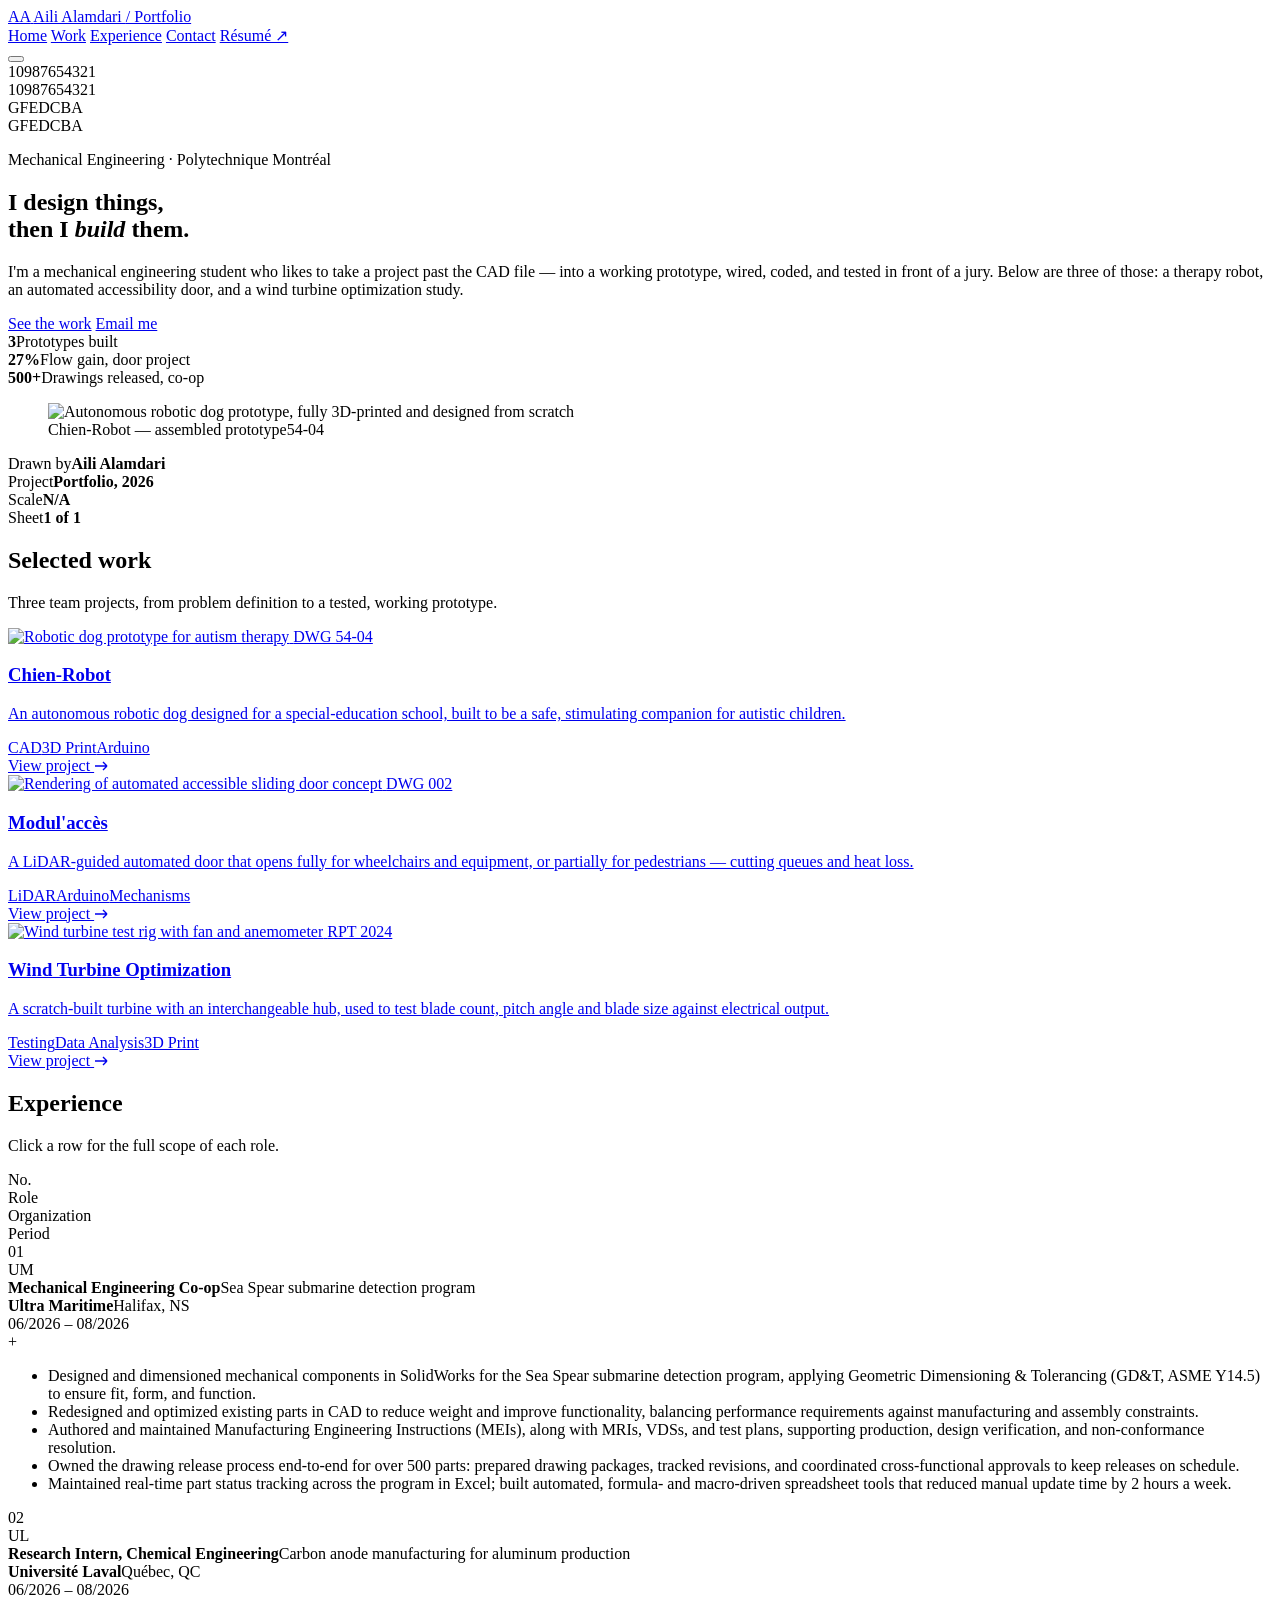
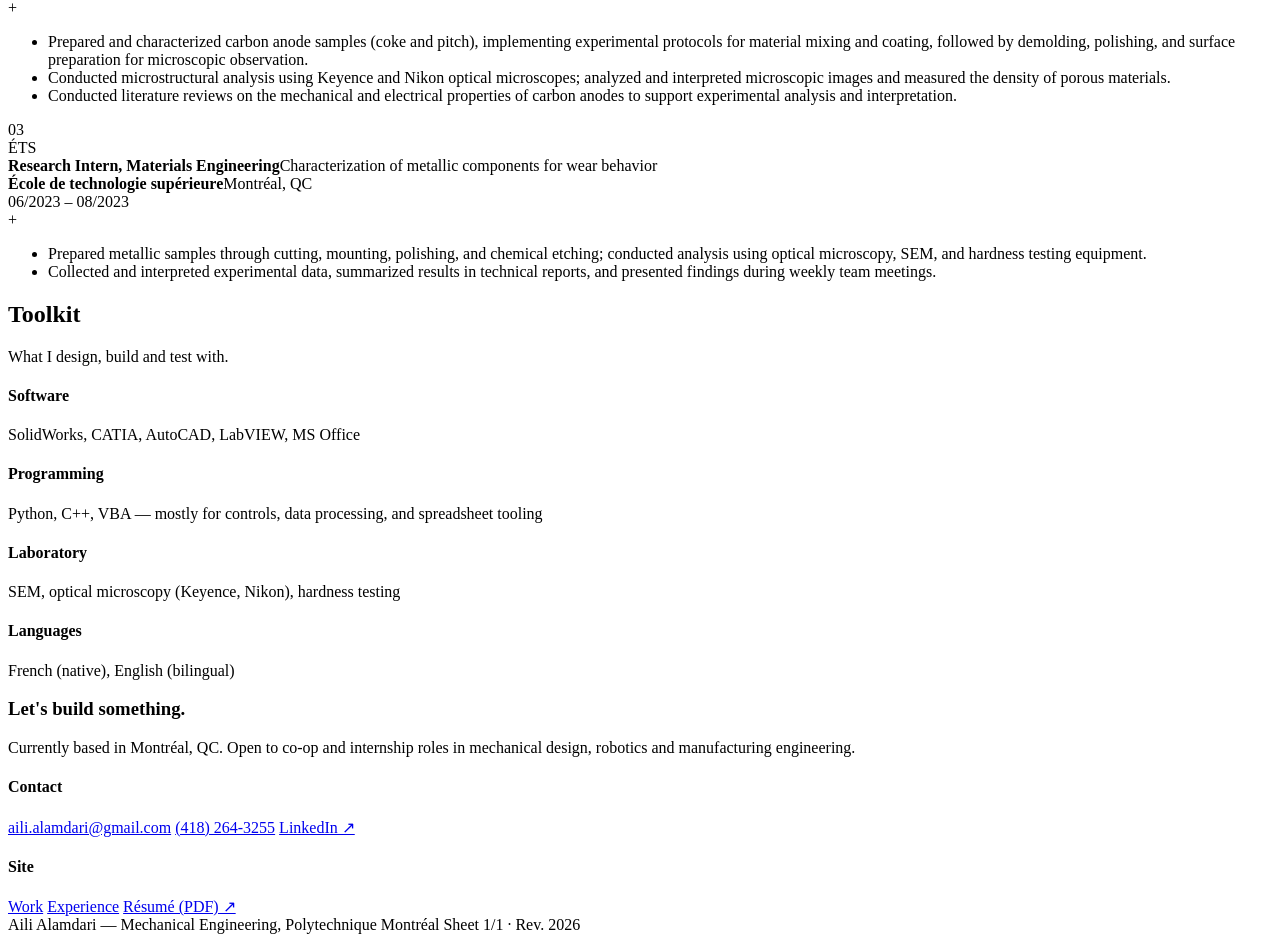
==== index.html @ d2c47f31 "Add files via upload" ====
<!doctype html>
<html lang="en">
<head>
<meta charset="UTF-8">
<meta name="viewport" content="width=device-width, initial-scale=1.0">
<title>Aili Alamdari — Mechanical Engineering Portfolio</title>
<meta name="description" content="Aili Alamdari — Mechanical Engineering student at Polytechnique Montréal. CAD, robotics, and hands-on prototyping.">
<link rel="stylesheet" href="css/style.css">
</head>
<body>

<header class="topbar">
  <div class="wrap">
    <a href="index.html" class="brand">
      <span class="brand-mark">AA</span>
      <span class="brand-name">Aili Alamdari <span>/ Portfolio</span></span>
    </a>
    <nav class="mainnav">
      <a class="navlink active" href="index.html#top">Home</a>
      <a class="navlink" href="index.html#work">Work</a>
      <a class="navlink" href="index.html#experience">Experience</a>
      <a class="navlink" href="index.html#contact">Contact</a>
      <a class="btn" href="resume/Aili-Alamdari-Resume.pdf" target="_blank" rel="noopener">Résumé ↗</a>
    </nav>
    <button class="navburger" aria-label="Open menu"><span class="bars"><i></i><i></i><i></i></span></button>
  </div>
</header>

<main>
  <!-- ============ HERO ============ -->
  <section id="top" class="hero">
    <div class="wrap">
      <div class="sheet">
        <div class="sheet-ticks-top">
          <span>10</span><span>9</span><span>8</span><span>7</span><span>6</span><span>5</span><span>4</span><span>3</span><span>2</span><span>1</span>
        </div>
        <div class="sheet-ticks-bottom">
          <span>10</span><span>9</span><span>8</span><span>7</span><span>6</span><span>5</span><span>4</span><span>3</span><span>2</span><span>1</span>
        </div>
        <div class="sheet-ticks-side left"><span>G</span><span>F</span><span>E</span><span>D</span><span>C</span><span>B</span><span>A</span></div>
        <div class="sheet-ticks-side right"><span>G</span><span>F</span><span>E</span><span>D</span><span>C</span><span>B</span><span>A</span></div>

        <div class="hero-grid">
          <div>
            <p class="eyebrow">Mechanical Engineering · Polytechnique Montréal</p>
            <h1>I design things,<br>then I <em>build</em> them.</h1>
            <p class="hero-sub">I'm a mechanical engineering student who likes to take a project past the CAD file — into a working prototype, wired, coded, and tested in front of a jury. Below are three of those: a therapy robot, an automated accessibility door, and a wind turbine optimization study.</p>
            <div class="hero-cta">
              <a href="#work" class="btn solid">See the work</a>
              <a href="mailto:aili.alamdari@gmail.com" class="btn">Email me</a>
            </div>
            <div class="hero-stats">
              <div class="stat"><b>3</b><span>Prototypes built</span></div>
              <div class="stat"><b>27%</b><span>Flow gain, door project</span></div>
              <div class="stat"><b>500+</b><span>Drawings released, co-op</span></div>
            </div>
          </div>
          <figure class="hero-fig">
            <img src="images/dog_hero.jpg" alt="Autonomous robotic dog prototype, fully 3D-printed and designed from scratch">
            <figcaption><span>Chien-Robot — assembled prototype</span><span>54-04</span></figcaption>
          </figure>
        </div>

        <div class="titleblock">
          <div>Drawn by<b>Aili Alamdari</b></div>
          <div>Project<b>Portfolio, 2026</b></div>
          <div>Scale<b>N/A</b></div>
          <div>Sheet<b>1 of 1</b></div>
        </div>
      </div>
    </div>
  </section>

  <!-- ============ WORK ============ -->
  <section id="work">
    <div class="wrap">
      <div class="section-head reveal">
        <h2>Selected work</h2>
        <p class="section-note">Three team projects, from problem definition to a tested, working prototype.</p>
      </div>

      <div class="projects-grid">

        <a class="pcard reveal" href="work/robot-dog.html">
          <div class="pcard-media">
            <img src="images/dog_hero.jpg" alt="Robotic dog prototype for autism therapy">
            <span class="pcard-dwg">DWG 54-04</span>
          </div>
          <div class="pcard-body">
            <h3>Chien-Robot</h3>
            <p>An autonomous robotic dog designed for a special-education school, built to be a safe, stimulating companion for autistic children.</p>
            <div class="pcard-tags"><span class="tag">CAD</span><span class="tag">3D Print</span><span class="tag">Arduino</span></div>
            <div class="pcard-arrow">View project <svg width="14" height="10" viewBox="0 0 14 10" fill="none"><path d="M1 5H13M13 5L9 1M13 5L9 9" stroke="currentColor" stroke-width="1.4"/></svg></div>
          </div>
        </a>

        <a class="pcard reveal" href="work/sliding-door.html">
          <div class="pcard-media">
            <img src="images/door_hero.jpg" alt="Rendering of automated accessible sliding door concept">
            <span class="pcard-dwg">DWG 002</span>
          </div>
          <div class="pcard-body">
            <h3>Modul'accès</h3>
            <p>A LiDAR-guided automated door that opens fully for wheelchairs and equipment, or partially for pedestrians — cutting queues and heat loss.</p>
            <div class="pcard-tags"><span class="tag">LiDAR</span><span class="tag">Arduino</span><span class="tag">Mechanisms</span></div>
            <div class="pcard-arrow">View project <svg width="14" height="10" viewBox="0 0 14 10" fill="none"><path d="M1 5H13M13 5L9 1M13 5L9 9" stroke="currentColor" stroke-width="1.4"/></svg></div>
          </div>
        </a>

        <a class="pcard reveal" href="work/wind-turbine.html">
          <div class="pcard-media">
            <img src="images/turb_setup.jpg" alt="Wind turbine test rig with fan and anemometer">
            <span class="pcard-dwg">RPT 2024</span>
          </div>
          <div class="pcard-body">
            <h3>Wind Turbine Optimization</h3>
            <p>A scratch-built turbine with an interchangeable hub, used to test blade count, pitch angle and blade size against electrical output.</p>
            <div class="pcard-tags"><span class="tag">Testing</span><span class="tag">Data Analysis</span><span class="tag">3D Print</span></div>
            <div class="pcard-arrow">View project <svg width="14" height="10" viewBox="0 0 14 10" fill="none"><path d="M1 5H13M13 5L9 1M13 5L9 9" stroke="currentColor" stroke-width="1.4"/></svg></div>
          </div>
        </a>

      </div>
    </div>
  </section>

  <!-- ============ EXPERIENCE ============ -->
  <section id="experience" class="section-alt">
    <div class="wrap">
      <div class="section-head reveal">
        <h2>Experience</h2>
        <p class="section-note">Click a row for the full scope of each role.</p>
      </div>

      <div class="parts-table reveal">
        <div class="parts-row parts-row-head">
          <div>No.</div>
          <div>Role</div>
          <div>Organization</div>
          <div>Period</div>
          <div></div>
        </div>

        <div class="parts-row" data-toggle>
          <div class="pn">01</div>
          <div class="p-org">
            <span class="p-logo">UM</span>
            <div class="p-role"><b>Mechanical Engineering Co-op</b><span>Sea Spear submarine detection program</span></div>
          </div>
          <div class="p-role"><b>Ultra Maritime</b><span>Halifax, NS</span></div>
          <div class="p-period">06/2026 – 08/2026</div>
          <div class="p-caret">+</div>
        </div>
        <div class="parts-detail">
          <div class="parts-detail-inner">
            <ul>
              <li>Designed and dimensioned mechanical components in SolidWorks for the Sea Spear submarine detection program, applying Geometric Dimensioning &amp; Tolerancing (GD&amp;T, ASME Y14.5) to ensure fit, form, and function.</li>
              <li>Redesigned and optimized existing parts in CAD to reduce weight and improve functionality, balancing performance requirements against manufacturing and assembly constraints.</li>
              <li>Authored and maintained Manufacturing Engineering Instructions (MEIs), along with MRIs, VDSs, and test plans, supporting production, design verification, and non-conformance resolution.</li>
              <li>Owned the drawing release process end-to-end for over 500 parts: prepared drawing packages, tracked revisions, and coordinated cross-functional approvals to keep releases on schedule.</li>
              <li>Maintained real-time part status tracking across the program in Excel; built automated, formula- and macro-driven spreadsheet tools that reduced manual update time by 2 hours a week.</li>
            </ul>
          </div>
        </div>

        <div class="parts-row" data-toggle>
          <div class="pn">02</div>
          <div class="p-org">
            <span class="p-logo">UL</span>
            <div class="p-role"><b>Research Intern, Chemical Engineering</b><span>Carbon anode manufacturing for aluminum production</span></div>
          </div>
          <div class="p-role"><b>Université Laval</b><span>Québec, QC</span></div>
          <div class="p-period">06/2026 – 08/2026</div>
          <div class="p-caret">+</div>
        </div>
        <div class="parts-detail">
          <div class="parts-detail-inner">
            <ul>
              <li>Prepared and characterized carbon anode samples (coke and pitch), implementing experimental protocols for material mixing and coating, followed by demolding, polishing, and surface preparation for microscopic observation.</li>
              <li>Conducted microstructural analysis using Keyence and Nikon optical microscopes; analyzed and interpreted microscopic images and measured the density of porous materials.</li>
              <li>Conducted literature reviews on the mechanical and electrical properties of carbon anodes to support experimental analysis and interpretation.</li>
            </ul>
          </div>
        </div>

        <div class="parts-row" data-toggle>
          <div class="pn">03</div>
          <div class="p-org">
            <span class="p-logo">ÉTS</span>
            <div class="p-role"><b>Research Intern, Materials Engineering</b><span>Characterization of metallic components for wear behavior</span></div>
          </div>
          <div class="p-role"><b>École de technologie supérieure</b><span>Montréal, QC</span></div>
          <div class="p-period">06/2023 – 08/2023</div>
          <div class="p-caret">+</div>
        </div>
        <div class="parts-detail">
          <div class="parts-detail-inner">
            <ul>
              <li>Prepared metallic samples through cutting, mounting, polishing, and chemical etching; conducted analysis using optical microscopy, SEM, and hardness testing equipment.</li>
              <li>Collected and interpreted experimental data, summarized results in technical reports, and presented findings during weekly team meetings.</li>
            </ul>
          </div>
        </div>
      </div>
    </div>
  </section>

  <!-- ============ SKILLS ============ -->
  <section>
    <div class="wrap">
      <div class="section-head reveal">
        <h2>Toolkit</h2>
        <p class="section-note">What I design, build and test with.</p>
      </div>
      <div class="skills-strip reveal">
        <div class="skills-col">
          <h4>Software</h4>
          <p>SolidWorks, CATIA, AutoCAD, LabVIEW, MS Office</p>
        </div>
        <div class="skills-col">
          <h4>Programming</h4>
          <p>Python, C++, VBA — mostly for controls, data processing, and spreadsheet tooling</p>
        </div>
        <div class="skills-col">
          <h4>Laboratory</h4>
          <p>SEM, optical microscopy (Keyence, Nikon), hardness testing</p>
        </div>
        <div class="skills-col">
          <h4>Languages</h4>
          <p>French (native), English (bilingual)</p>
        </div>
      </div>
    </div>
  </section>
</main>

<!-- ============ FOOTER / CONTACT ============ -->
<footer id="contact">
  <div class="wrap">
    <div class="footer-top">
      <div>
        <h3>Let's build something.</h3>
        <p class="footer-sub">Currently based in Montréal, QC. Open to co-op and internship roles in mechanical design, robotics and manufacturing engineering.</p>
      </div>
      <div class="footer-col">
        <h4>Contact</h4>
        <a href="mailto:aili.alamdari@gmail.com">aili.alamdari@gmail.com</a>
        <a href="tel:+14182643255">(418) 264-3255</a>
        <a href="https://www.linkedin.com/in/aili-alamdari-0917073a9/" target="_blank" rel="noopener">LinkedIn ↗</a>
      </div>
      <div class="footer-col">
        <h4>Site</h4>
        <a href="index.html#work">Work</a>
        <a href="index.html#experience">Experience</a>
        <a href="resume/Aili-Alamdari-Resume.pdf" target="_blank" rel="noopener">Résumé (PDF) ↗</a>
      </div>
    </div>
    <div class="footer-bottom">
      <span>Aili Alamdari — Mechanical Engineering, Polytechnique Montréal</span>
      <span>Sheet 1/1 · Rev. 2026</span>
    </div>
  </div>
</footer>

<script src="js/main.js"></script>
</body>
</html>
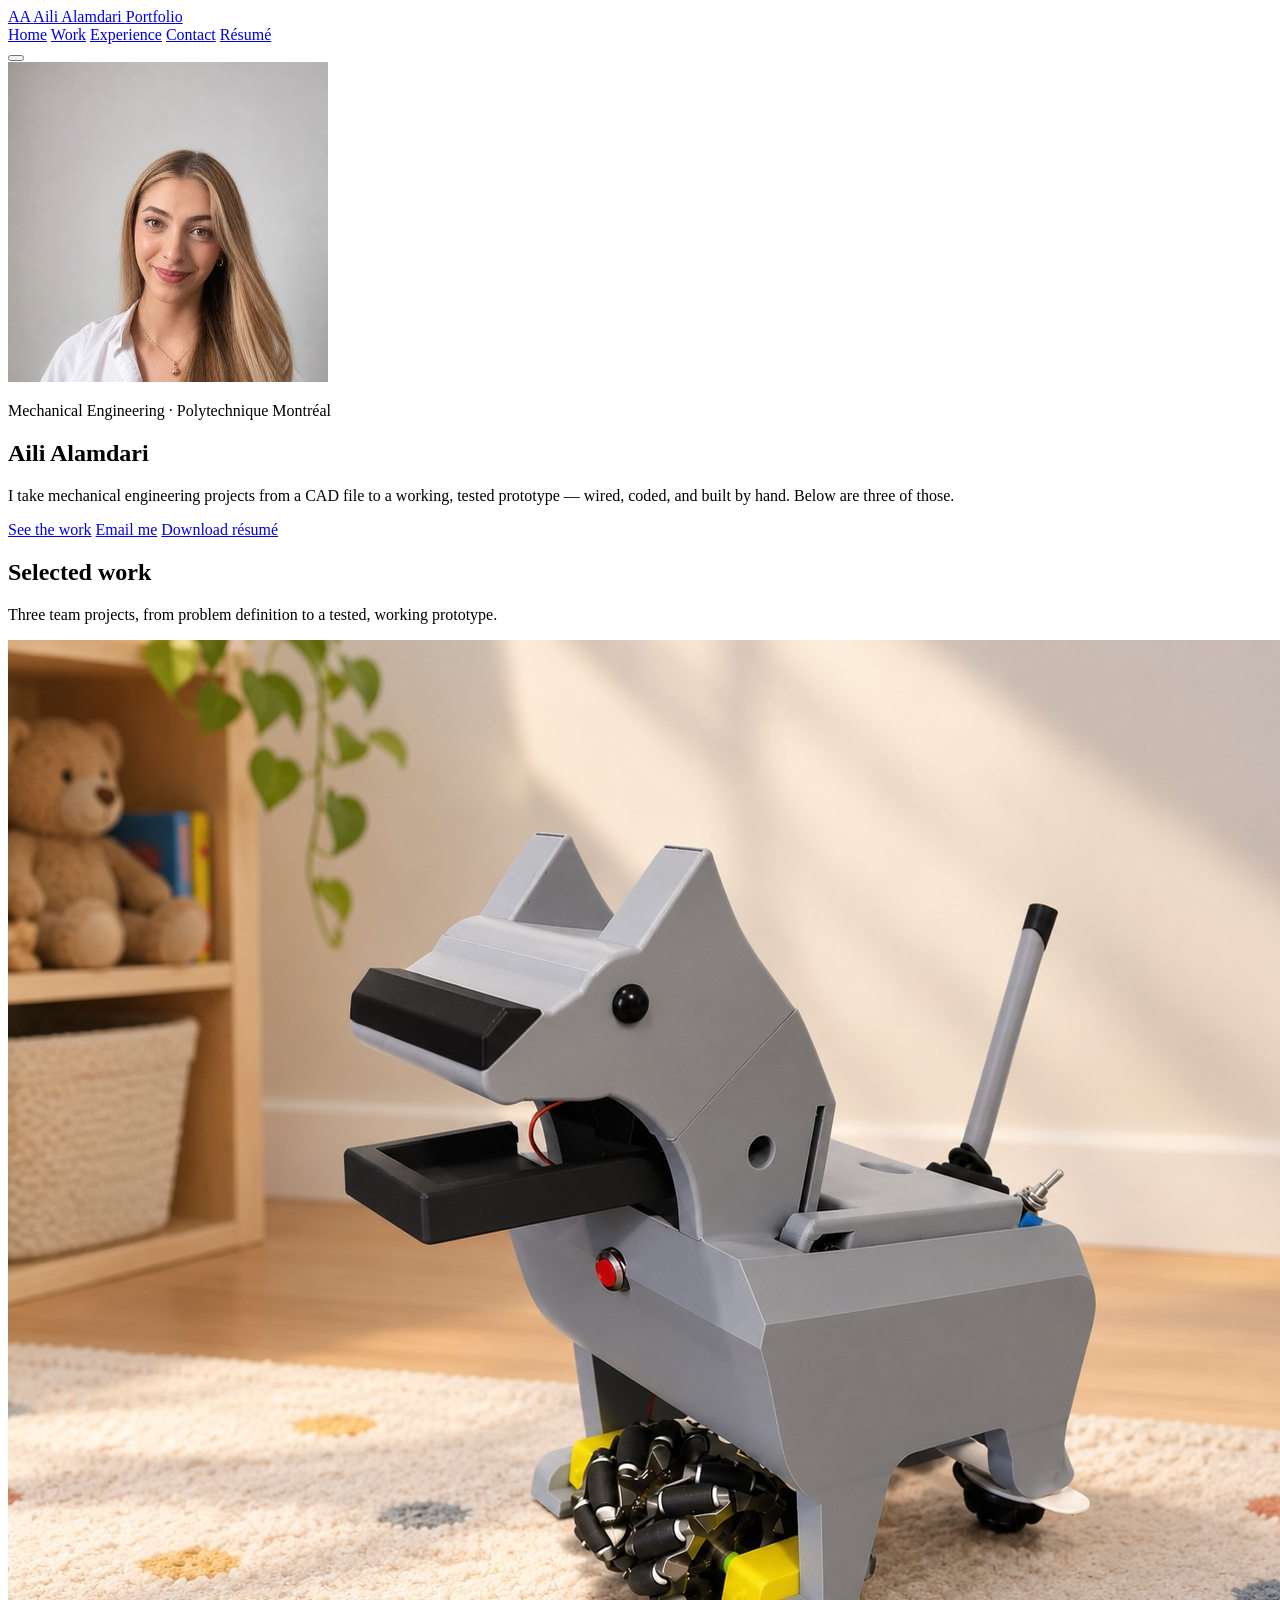
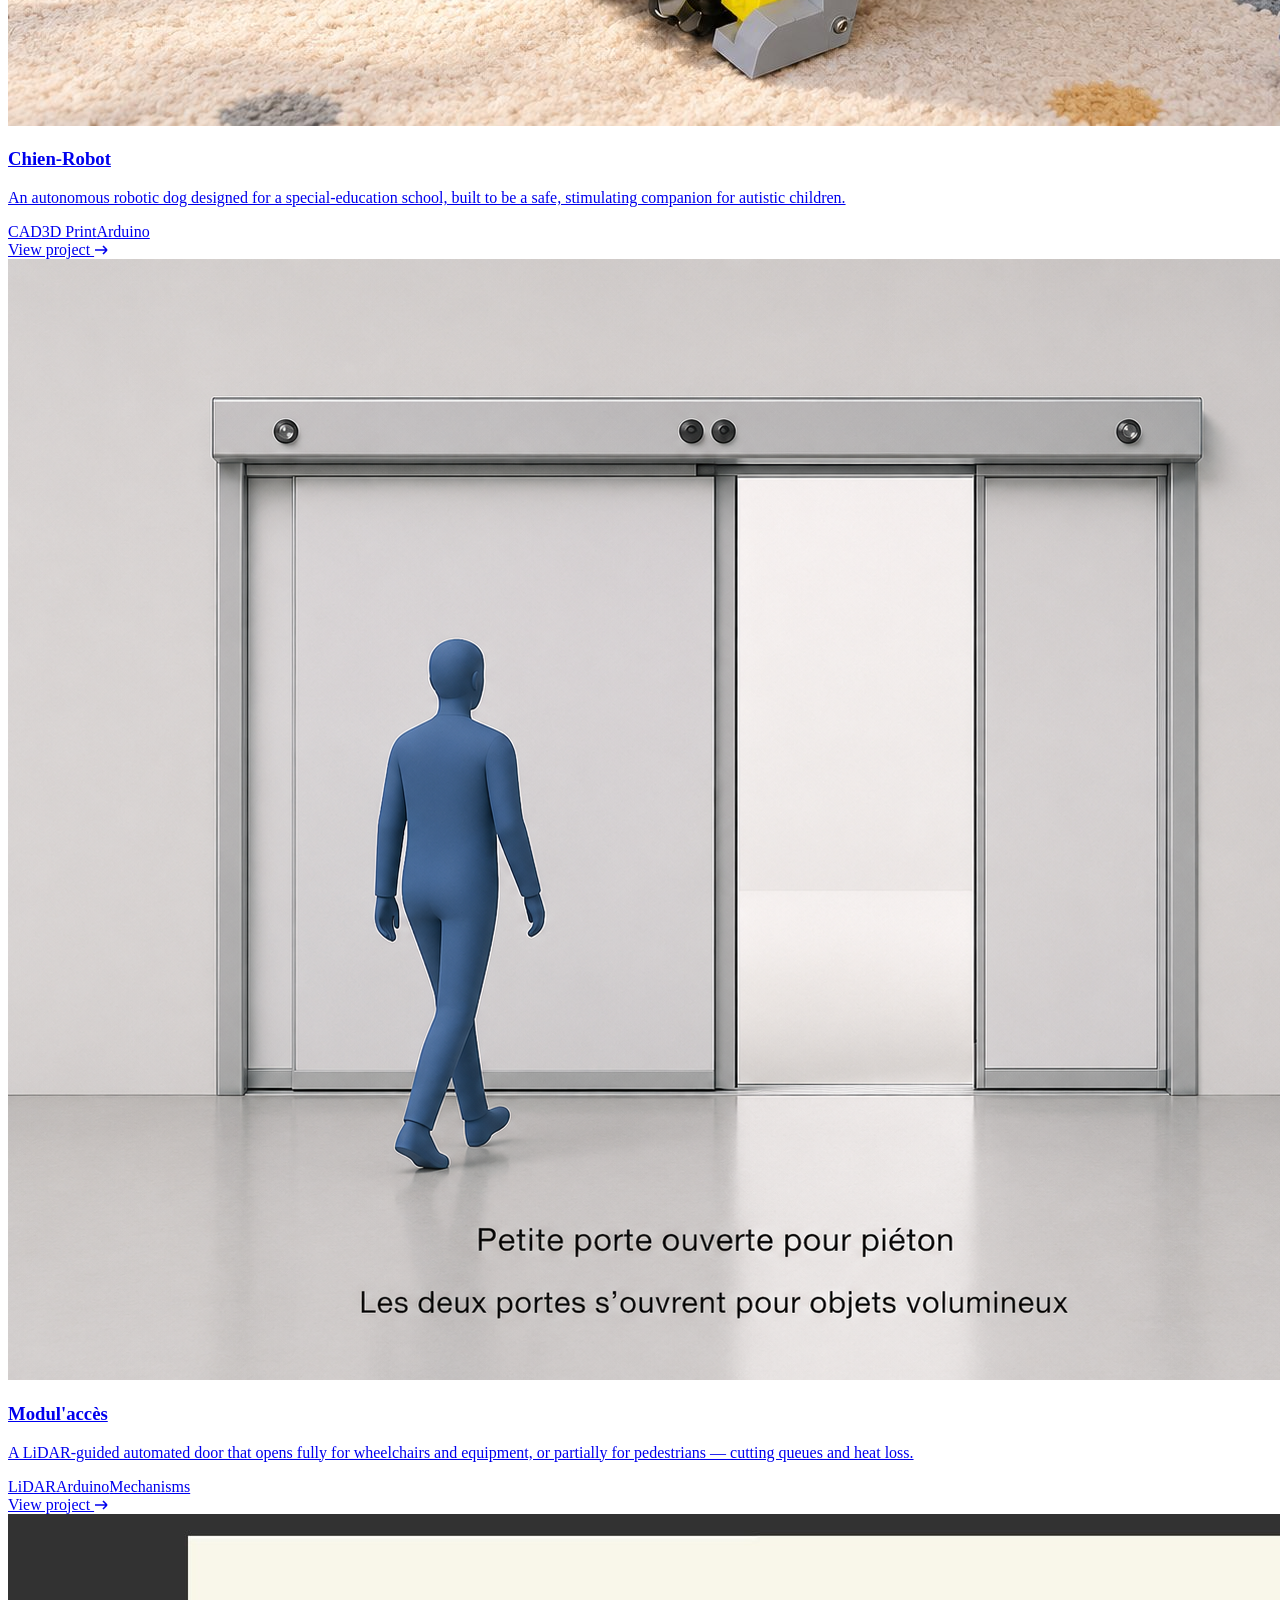
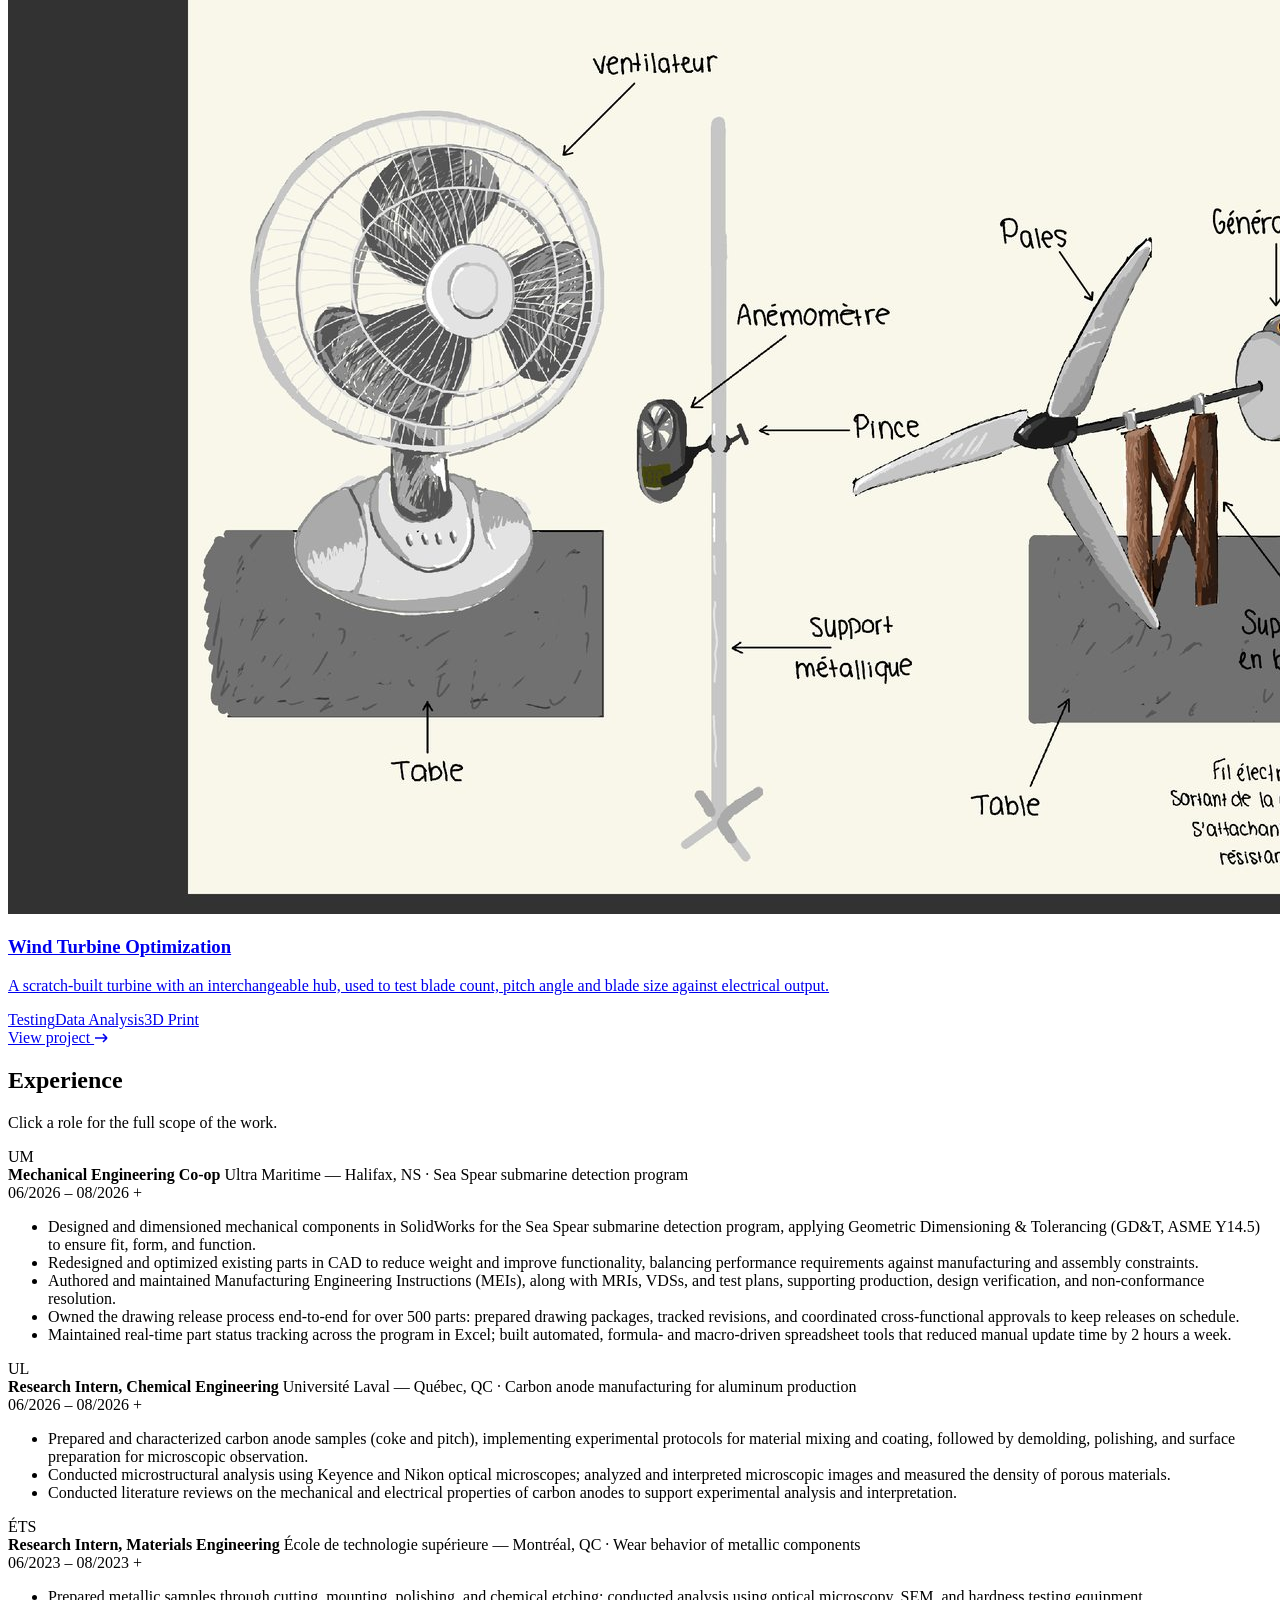
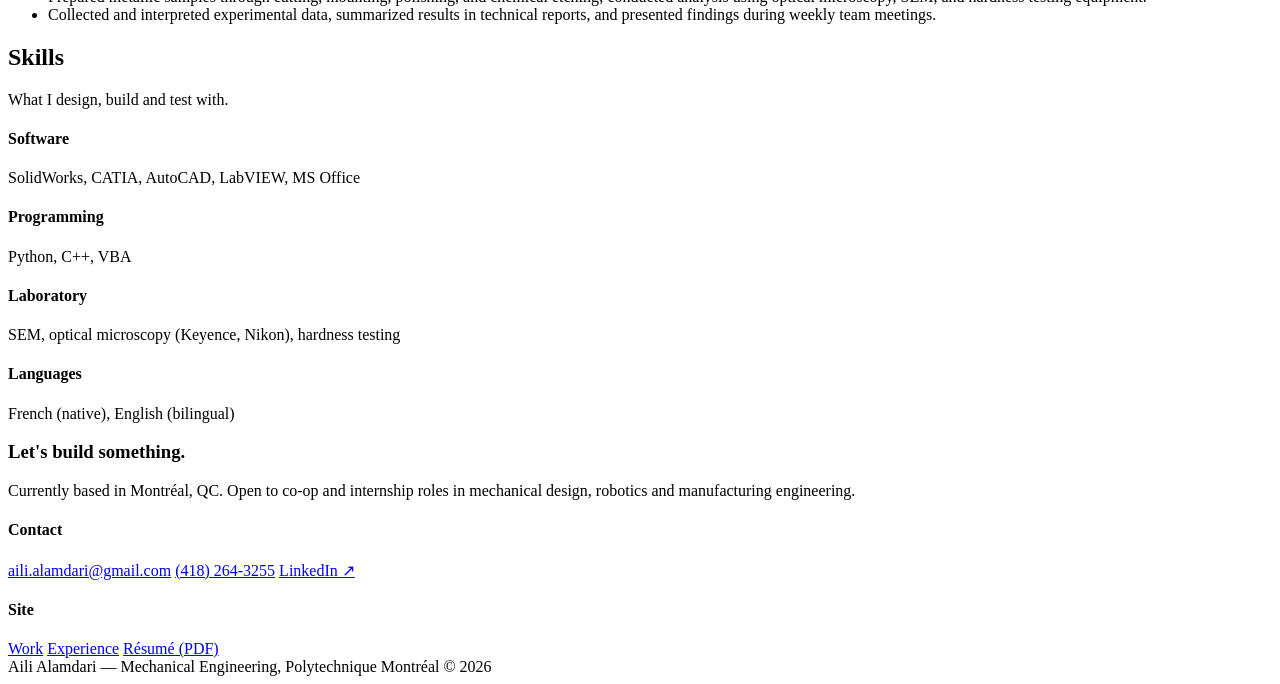
==== commit b3fdb1a1: "Add files via upload" ====
--- a/index.html
+++ b/index.html
@@ -13,14 +13,14 @@
   <div class="wrap">
     <a href="index.html" class="brand">
       <span class="brand-mark">AA</span>
-      <span class="brand-name">Aili Alamdari <span>/ Portfolio</span></span>
+      <span class="brand-name">Aili Alamdari <span>Portfolio</span></span>
     </a>
     <nav class="mainnav">
       <a class="navlink active" href="index.html#top">Home</a>
       <a class="navlink" href="index.html#work">Work</a>
       <a class="navlink" href="index.html#experience">Experience</a>
       <a class="navlink" href="index.html#contact">Contact</a>
-      <a class="btn" href="resume/Aili-Alamdari-Resume.pdf" target="_blank" rel="noopener">Résumé ↗</a>
+      <a class="btn" href="resume/Aili-Alamdari-Resume.pdf" download>Résumé</a>
     </nav>
     <button class="navburger" aria-label="Open menu"><span class="bars"><i></i><i></i><i></i></span></button>
   </div>
@@ -30,42 +30,15 @@
   <!-- ============ HERO ============ -->
   <section id="top" class="hero">
     <div class="wrap">
-      <div class="sheet">
-        <div class="sheet-ticks-top">
-          <span>10</span><span>9</span><span>8</span><span>7</span><span>6</span><span>5</span><span>4</span><span>3</span><span>2</span><span>1</span>
-        </div>
-        <div class="sheet-ticks-bottom">
-          <span>10</span><span>9</span><span>8</span><span>7</span><span>6</span><span>5</span><span>4</span><span>3</span><span>2</span><span>1</span>
-        </div>
-        <div class="sheet-ticks-side left"><span>G</span><span>F</span><span>E</span><span>D</span><span>C</span><span>B</span><span>A</span></div>
-        <div class="sheet-ticks-side right"><span>G</span><span>F</span><span>E</span><span>D</span><span>C</span><span>B</span><span>A</span></div>
-
-        <div class="hero-grid">
-          <div>
-            <p class="eyebrow">Mechanical Engineering · Polytechnique Montréal</p>
-            <h1>I design things,<br>then I <em>build</em> them.</h1>
-            <p class="hero-sub">I'm a mechanical engineering student who likes to take a project past the CAD file — into a working prototype, wired, coded, and tested in front of a jury. Below are three of those: a therapy robot, an automated accessibility door, and a wind turbine optimization study.</p>
-            <div class="hero-cta">
-              <a href="#work" class="btn solid">See the work</a>
-              <a href="mailto:aili.alamdari@gmail.com" class="btn">Email me</a>
-            </div>
-            <div class="hero-stats">
-              <div class="stat"><b>3</b><span>Prototypes built</span></div>
-              <div class="stat"><b>27%</b><span>Flow gain, door project</span></div>
-              <div class="stat"><b>500+</b><span>Drawings released, co-op</span></div>
-            </div>
-          </div>
-          <figure class="hero-fig">
-            <img src="images/dog_hero.jpg" alt="Autonomous robotic dog prototype, fully 3D-printed and designed from scratch">
-            <figcaption><span>Chien-Robot — assembled prototype</span><span>54-04</span></figcaption>
-          </figure>
-        </div>
-
-        <div class="titleblock">
-          <div>Drawn by<b>Aili Alamdari</b></div>
-          <div>Project<b>Portfolio, 2026</b></div>
-          <div>Scale<b>N/A</b></div>
-          <div>Sheet<b>1 of 1</b></div>
+      <div class="hero-center">
+        <img class="hero-avatar" src="images/portrait.jpg" alt="Portrait of Aili Alamdari">
+        <p class="eyebrow">Mechanical Engineering · Polytechnique Montréal</p>
+        <h1>Aili Alamdari</h1>
+        <p class="hero-sub">I take mechanical engineering projects from a CAD file to a working, tested prototype — wired, coded, and built by hand. Below are three of those.</p>
+        <div class="hero-cta">
+          <a href="#work" class="btn solid">See the work</a>
+          <a href="mailto:aili.alamdari@gmail.com" class="btn">Email me</a>
+          <a href="resume/Aili-Alamdari-Resume.pdf" class="btn" download>Download résumé</a>
         </div>
       </div>
     </div>
@@ -84,39 +57,36 @@
         <a class="pcard reveal" href="work/robot-dog.html">
           <div class="pcard-media">
             <img src="images/dog_hero.jpg" alt="Robotic dog prototype for autism therapy">
-            <span class="pcard-dwg">DWG 54-04</span>
           </div>
           <div class="pcard-body">
             <h3>Chien-Robot</h3>
             <p>An autonomous robotic dog designed for a special-education school, built to be a safe, stimulating companion for autistic children.</p>
             <div class="pcard-tags"><span class="tag">CAD</span><span class="tag">3D Print</span><span class="tag">Arduino</span></div>
-            <div class="pcard-arrow">View project <svg width="14" height="10" viewBox="0 0 14 10" fill="none"><path d="M1 5H13M13 5L9 1M13 5L9 9" stroke="currentColor" stroke-width="1.4"/></svg></div>
+            <div class="pcard-arrow">View project <svg width="14" height="10" viewBox="0 0 14 10" fill="none"><path d="M1 5H13M13 5L9 1M13 5L9 9" stroke="currentColor" stroke-width="1.6"/></svg></div>
           </div>
         </a>
 
         <a class="pcard reveal" href="work/sliding-door.html">
           <div class="pcard-media">
-            <img src="images/door_hero.jpg" alt="Rendering of automated accessible sliding door concept">
-            <span class="pcard-dwg">DWG 002</span>
+            <img src="images/door_hero.jpg" alt="Concept illustration of the automated sliding door: a small door opens for a pedestrian, both doors open for large objects">
           </div>
           <div class="pcard-body">
             <h3>Modul'accès</h3>
             <p>A LiDAR-guided automated door that opens fully for wheelchairs and equipment, or partially for pedestrians — cutting queues and heat loss.</p>
             <div class="pcard-tags"><span class="tag">LiDAR</span><span class="tag">Arduino</span><span class="tag">Mechanisms</span></div>
-            <div class="pcard-arrow">View project <svg width="14" height="10" viewBox="0 0 14 10" fill="none"><path d="M1 5H13M13 5L9 1M13 5L9 9" stroke="currentColor" stroke-width="1.4"/></svg></div>
+            <div class="pcard-arrow">View project <svg width="14" height="10" viewBox="0 0 14 10" fill="none"><path d="M1 5H13M13 5L9 1M13 5L9 9" stroke="currentColor" stroke-width="1.6"/></svg></div>
           </div>
         </a>
 
         <a class="pcard reveal" href="work/wind-turbine.html">
           <div class="pcard-media">
             <img src="images/turb_setup.jpg" alt="Wind turbine test rig with fan and anemometer">
-            <span class="pcard-dwg">RPT 2024</span>
           </div>
           <div class="pcard-body">
             <h3>Wind Turbine Optimization</h3>
             <p>A scratch-built turbine with an interchangeable hub, used to test blade count, pitch angle and blade size against electrical output.</p>
             <div class="pcard-tags"><span class="tag">Testing</span><span class="tag">Data Analysis</span><span class="tag">3D Print</span></div>
-            <div class="pcard-arrow">View project <svg width="14" height="10" viewBox="0 0 14 10" fill="none"><path d="M1 5H13M13 5L9 1M13 5L9 9" stroke="currentColor" stroke-width="1.4"/></svg></div>
+            <div class="pcard-arrow">View project <svg width="14" height="10" viewBox="0 0 14 10" fill="none"><path d="M1 5H13M13 5L9 1M13 5L9 9" stroke="currentColor" stroke-width="1.6"/></svg></div>
           </div>
         </a>
 
@@ -129,78 +99,75 @@
     <div class="wrap">
       <div class="section-head reveal">
         <h2>Experience</h2>
-        <p class="section-note">Click a row for the full scope of each role.</p>
-      </div>
-
-      <div class="parts-table reveal">
-        <div class="parts-row parts-row-head">
-          <div>No.</div>
-          <div>Role</div>
-          <div>Organization</div>
-          <div>Period</div>
-          <div></div>
-        </div>
-
-        <div class="parts-row" data-toggle>
-          <div class="pn">01</div>
-          <div class="p-org">
-            <span class="p-logo">UM</span>
-            <div class="p-role"><b>Mechanical Engineering Co-op</b><span>Sea Spear submarine detection program</span></div>
-          </div>
-          <div class="p-role"><b>Ultra Maritime</b><span>Halifax, NS</span></div>
-          <div class="p-period">06/2026 – 08/2026</div>
-          <div class="p-caret">+</div>
-        </div>
-        <div class="parts-detail">
-          <div class="parts-detail-inner">
-            <ul>
-              <li>Designed and dimensioned mechanical components in SolidWorks for the Sea Spear submarine detection program, applying Geometric Dimensioning &amp; Tolerancing (GD&amp;T, ASME Y14.5) to ensure fit, form, and function.</li>
-              <li>Redesigned and optimized existing parts in CAD to reduce weight and improve functionality, balancing performance requirements against manufacturing and assembly constraints.</li>
-              <li>Authored and maintained Manufacturing Engineering Instructions (MEIs), along with MRIs, VDSs, and test plans, supporting production, design verification, and non-conformance resolution.</li>
-              <li>Owned the drawing release process end-to-end for over 500 parts: prepared drawing packages, tracked revisions, and coordinated cross-functional approvals to keep releases on schedule.</li>
-              <li>Maintained real-time part status tracking across the program in Excel; built automated, formula- and macro-driven spreadsheet tools that reduced manual update time by 2 hours a week.</li>
-            </ul>
-          </div>
-        </div>
-
-        <div class="parts-row" data-toggle>
-          <div class="pn">02</div>
-          <div class="p-org">
-            <span class="p-logo">UL</span>
-            <div class="p-role"><b>Research Intern, Chemical Engineering</b><span>Carbon anode manufacturing for aluminum production</span></div>
-          </div>
-          <div class="p-role"><b>Université Laval</b><span>Québec, QC</span></div>
-          <div class="p-period">06/2026 – 08/2026</div>
-          <div class="p-caret">+</div>
-        </div>
-        <div class="parts-detail">
-          <div class="parts-detail-inner">
-            <ul>
-              <li>Prepared and characterized carbon anode samples (coke and pitch), implementing experimental protocols for material mixing and coating, followed by demolding, polishing, and surface preparation for microscopic observation.</li>
-              <li>Conducted microstructural analysis using Keyence and Nikon optical microscopes; analyzed and interpreted microscopic images and measured the density of porous materials.</li>
-              <li>Conducted literature reviews on the mechanical and electrical properties of carbon anodes to support experimental analysis and interpretation.</li>
-            </ul>
-          </div>
-        </div>
-
-        <div class="parts-row" data-toggle>
-          <div class="pn">03</div>
-          <div class="p-org">
-            <span class="p-logo">ÉTS</span>
-            <div class="p-role"><b>Research Intern, Materials Engineering</b><span>Characterization of metallic components for wear behavior</span></div>
-          </div>
-          <div class="p-role"><b>École de technologie supérieure</b><span>Montréal, QC</span></div>
-          <div class="p-period">06/2023 – 08/2023</div>
-          <div class="p-caret">+</div>
-        </div>
-        <div class="parts-detail">
-          <div class="parts-detail-inner">
-            <ul>
-              <li>Prepared metallic samples through cutting, mounting, polishing, and chemical etching; conducted analysis using optical microscopy, SEM, and hardness testing equipment.</li>
-              <li>Collected and interpreted experimental data, summarized results in technical reports, and presented findings during weekly team meetings.</li>
-            </ul>
-          </div>
-        </div>
+        <p class="section-note">Click a role for the full scope of the work.</p>
+      </div>
+
+      <div class="exp-list reveal">
+
+        <div class="exp-card">
+          <div class="exp-row" data-toggle>
+            <span class="exp-logo">UM</span>
+            <div class="exp-main">
+              <b>Mechanical Engineering Co-op</b>
+              <span>Ultra Maritime — Halifax, NS · Sea Spear submarine detection program</span>
+            </div>
+            <span class="exp-period">06/2026 – 08/2026</span>
+            <span class="exp-caret">+</span>
+          </div>
+          <div class="exp-detail">
+            <div class="exp-detail-inner">
+              <ul>
+                <li>Designed and dimensioned mechanical components in SolidWorks for the Sea Spear submarine detection program, applying Geometric Dimensioning &amp; Tolerancing (GD&amp;T, ASME Y14.5) to ensure fit, form, and function.</li>
+                <li>Redesigned and optimized existing parts in CAD to reduce weight and improve functionality, balancing performance requirements against manufacturing and assembly constraints.</li>
+                <li>Authored and maintained Manufacturing Engineering Instructions (MEIs), along with MRIs, VDSs, and test plans, supporting production, design verification, and non-conformance resolution.</li>
+                <li>Owned the drawing release process end-to-end for over 500 parts: prepared drawing packages, tracked revisions, and coordinated cross-functional approvals to keep releases on schedule.</li>
+                <li>Maintained real-time part status tracking across the program in Excel; built automated, formula- and macro-driven spreadsheet tools that reduced manual update time by 2 hours a week.</li>
+              </ul>
+            </div>
+          </div>
+        </div>
+
+        <div class="exp-card">
+          <div class="exp-row" data-toggle>
+            <span class="exp-logo">UL</span>
+            <div class="exp-main">
+              <b>Research Intern, Chemical Engineering</b>
+              <span>Université Laval — Québec, QC · Carbon anode manufacturing for aluminum production</span>
+            </div>
+            <span class="exp-period">06/2026 – 08/2026</span>
+            <span class="exp-caret">+</span>
+          </div>
+          <div class="exp-detail">
+            <div class="exp-detail-inner">
+              <ul>
+                <li>Prepared and characterized carbon anode samples (coke and pitch), implementing experimental protocols for material mixing and coating, followed by demolding, polishing, and surface preparation for microscopic observation.</li>
+                <li>Conducted microstructural analysis using Keyence and Nikon optical microscopes; analyzed and interpreted microscopic images and measured the density of porous materials.</li>
+                <li>Conducted literature reviews on the mechanical and electrical properties of carbon anodes to support experimental analysis and interpretation.</li>
+              </ul>
+            </div>
+          </div>
+        </div>
+
+        <div class="exp-card">
+          <div class="exp-row" data-toggle>
+            <span class="exp-logo">ÉTS</span>
+            <div class="exp-main">
+              <b>Research Intern, Materials Engineering</b>
+              <span>École de technologie supérieure — Montréal, QC · Wear behavior of metallic components</span>
+            </div>
+            <span class="exp-period">06/2023 – 08/2023</span>
+            <span class="exp-caret">+</span>
+          </div>
+          <div class="exp-detail">
+            <div class="exp-detail-inner">
+              <ul>
+                <li>Prepared metallic samples through cutting, mounting, polishing, and chemical etching; conducted analysis using optical microscopy, SEM, and hardness testing equipment.</li>
+                <li>Collected and interpreted experimental data, summarized results in technical reports, and presented findings during weekly team meetings.</li>
+              </ul>
+            </div>
+          </div>
+        </div>
+
       </div>
     </div>
   </section>
@@ -209,7 +176,7 @@
   <section>
     <div class="wrap">
       <div class="section-head reveal">
-        <h2>Toolkit</h2>
+        <h2>Skills</h2>
         <p class="section-note">What I design, build and test with.</p>
       </div>
       <div class="skills-strip reveal">
@@ -219,7 +186,7 @@
         </div>
         <div class="skills-col">
           <h4>Programming</h4>
-          <p>Python, C++, VBA — mostly for controls, data processing, and spreadsheet tooling</p>
+          <p>Python, C++, VBA</p>
         </div>
         <div class="skills-col">
           <h4>Laboratory</h4>
@@ -252,12 +219,12 @@
         <h4>Site</h4>
         <a href="index.html#work">Work</a>
         <a href="index.html#experience">Experience</a>
-        <a href="resume/Aili-Alamdari-Resume.pdf" target="_blank" rel="noopener">Résumé (PDF) ↗</a>
+        <a href="resume/Aili-Alamdari-Resume.pdf" download>Résumé (PDF)</a>
       </div>
     </div>
     <div class="footer-bottom">
       <span>Aili Alamdari — Mechanical Engineering, Polytechnique Montréal</span>
-      <span>Sheet 1/1 · Rev. 2026</span>
+      <span>© 2026</span>
     </div>
   </div>
 </footer>
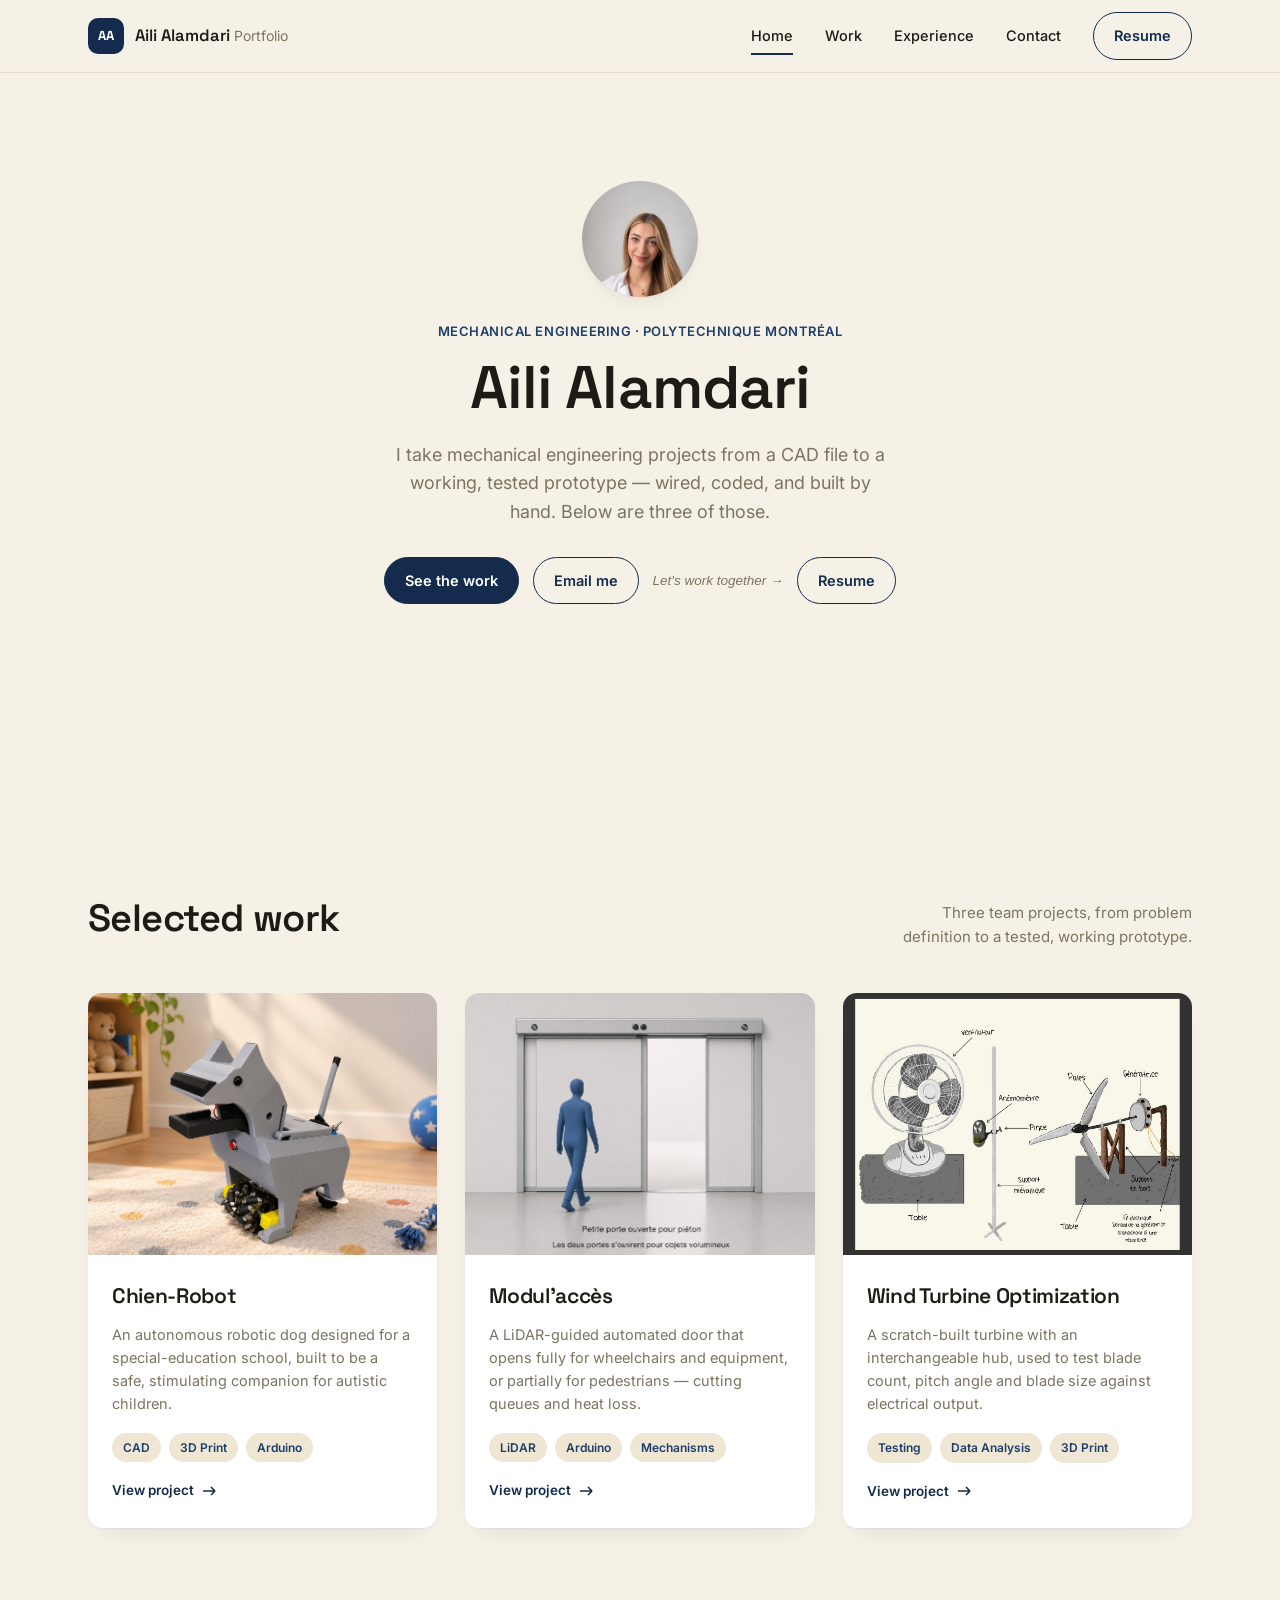
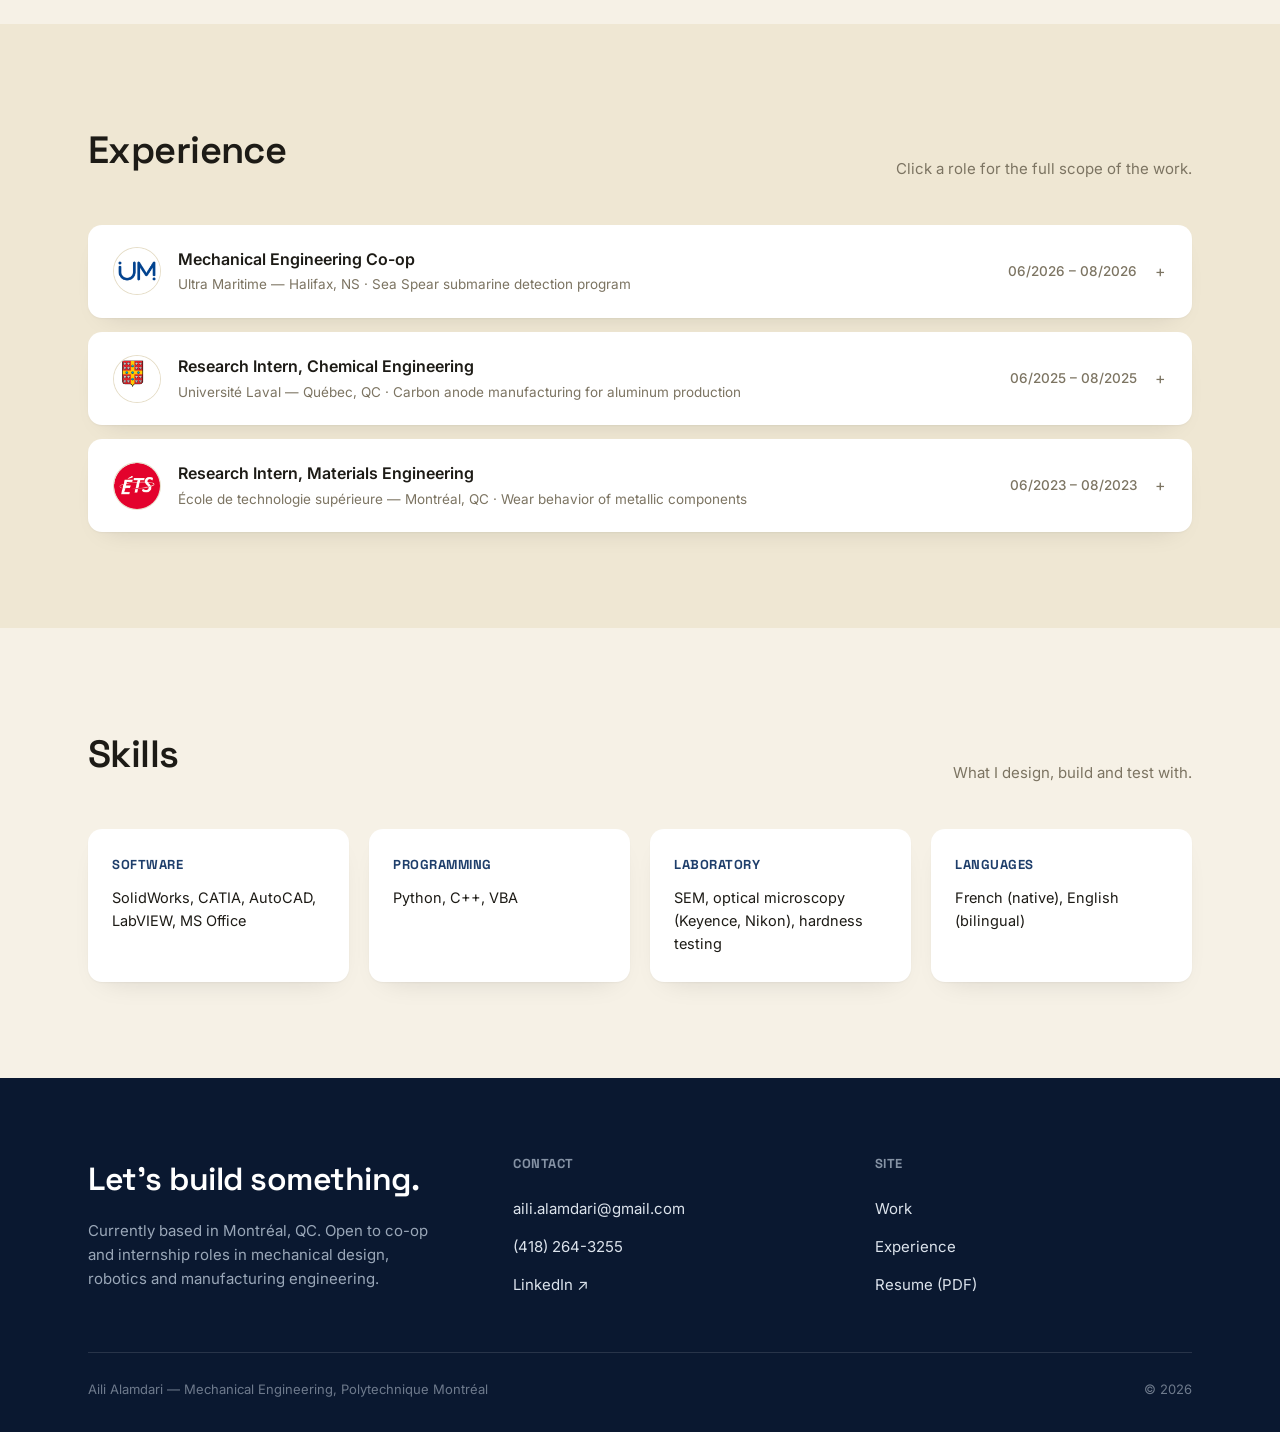
==== commit f96d1af6: "Add files via upload" ====
--- a/index.html
+++ b/index.html
@@ -20,7 +20,7 @@
       <a class="navlink" href="index.html#work">Work</a>
       <a class="navlink" href="index.html#experience">Experience</a>
       <a class="navlink" href="index.html#contact">Contact</a>
-      <a class="btn" href="resume/Aili-Alamdari-Resume.pdf" download>Résumé</a>
+      <a class="btn" href="resume/Aili-Alamdari-Resume.pdf" download>Resume</a>
     </nav>
     <button class="navburger" aria-label="Open menu"><span class="bars"><i></i><i></i><i></i></span></button>
   </div>
@@ -38,7 +38,8 @@
         <div class="hero-cta">
           <a href="#work" class="btn solid">See the work</a>
           <a href="mailto:aili.alamdari@gmail.com" class="btn">Email me</a>
-          <a href="resume/Aili-Alamdari-Resume.pdf" class="btn" download>Download résumé</a>
+          <span class="hero-note">Let's work together →</span>
+          <a href="resume/Aili-Alamdari-Resume.pdf" class="btn" download>Resume</a>
         </div>
       </div>
     </div>
@@ -106,7 +107,7 @@
 
         <div class="exp-card">
           <div class="exp-row" data-toggle>
-            <span class="exp-logo">UM</span>
+            <img class="exp-logo" src="images/logo_um.png" alt="Ultra Maritime logo">
             <div class="exp-main">
               <b>Mechanical Engineering Co-op</b>
               <span>Ultra Maritime — Halifax, NS · Sea Spear submarine detection program</span>
@@ -129,12 +130,12 @@
 
         <div class="exp-card">
           <div class="exp-row" data-toggle>
-            <span class="exp-logo">UL</span>
+            <img class="exp-logo" src="images/logo_ulaval.png" alt="Université Laval logo">
             <div class="exp-main">
               <b>Research Intern, Chemical Engineering</b>
               <span>Université Laval — Québec, QC · Carbon anode manufacturing for aluminum production</span>
             </div>
-            <span class="exp-period">06/2026 – 08/2026</span>
+            <span class="exp-period">06/2025 – 08/2025</span>
             <span class="exp-caret">+</span>
           </div>
           <div class="exp-detail">
@@ -150,7 +151,7 @@
 
         <div class="exp-card">
           <div class="exp-row" data-toggle>
-            <span class="exp-logo">ÉTS</span>
+            <img class="exp-logo" src="images/logo_ets.png" alt="École de technologie supérieure logo">
             <div class="exp-main">
               <b>Research Intern, Materials Engineering</b>
               <span>École de technologie supérieure — Montréal, QC · Wear behavior of metallic components</span>
@@ -219,7 +220,7 @@
         <h4>Site</h4>
         <a href="index.html#work">Work</a>
         <a href="index.html#experience">Experience</a>
-        <a href="resume/Aili-Alamdari-Resume.pdf" download>Résumé (PDF)</a>
+        <a href="resume/Aili-Alamdari-Resume.pdf" download>Resume (PDF)</a>
       </div>
     </div>
     <div class="footer-bottom">
--- a/css/style.css
+++ b/css/style.css
@@ -0,0 +1,360 @@
+/* ============================================================
+   Aili Alamdari — Portfolio
+   Clean, warm, professional. Beige background, navy accents.
+   ============================================================ */
+
+@import url('https://fonts.googleapis.com/css2?family=Space+Grotesk:wght@500;600;700&family=Inter:wght@400;500;600;700&display=swap');
+
+:root{
+  --bg: #F6F1E6;
+  --card: #FFFFFF;
+  --bg-alt: #EFE7D3;
+  --navy: #142B4D;
+  --navy-2: #1E3E6B;
+  --navy-deep: #0A1830;
+  --ink: #1D1B16;
+  --muted: #7C7462;
+  --line: #E6DEC9;
+
+  --display: 'Space Grotesk', sans-serif;
+  --body: 'Inter', sans-serif;
+
+  --max: 1160px;
+  --radius: 14px;
+  --radius-sm: 8px;
+  --shadow: 0 1px 2px rgba(20,20,10,.04), 0 12px 28px -18px rgba(20,20,10,.18);
+  --shadow-hover: 0 1px 2px rgba(20,20,10,.05), 0 22px 40px -18px rgba(20,20,10,.24);
+}
+
+*,*::before,*::after{ box-sizing: border-box; }
+html{ scroll-behavior: smooth; }
+html,body{ margin:0; padding:0; }
+body{
+  background: var(--bg);
+  color: var(--ink);
+  font-family: var(--body);
+  font-size: 16px;
+  line-height: 1.6;
+  -webkit-font-smoothing: antialiased;
+}
+img{ max-width:100%; display:block; }
+a{ color: inherit; }
+h1,h2,h3,h4{ font-family: var(--display); margin:0; letter-spacing: -0.015em; font-weight:600; }
+p{ margin:0; }
+button{ font-family: inherit; cursor:pointer; }
+::selection{ background: var(--navy); color: #fff; }
+:focus-visible{ outline: 2px solid var(--navy); outline-offset: 3px; }
+
+.wrap{ max-width: var(--max); margin: 0 auto; padding: 0 28px; }
+
+.eyebrow{
+  font-family: var(--body);
+  font-weight: 600;
+  font-size: 13px;
+  letter-spacing: 0.04em;
+  text-transform: uppercase;
+  color: var(--navy-2);
+  margin-bottom: 14px;
+}
+
+/* ---------------- Topbar ---------------- */
+.topbar{
+  position: sticky; top:0; z-index: 60;
+  background: rgba(246,241,230,0.92);
+  backdrop-filter: blur(10px);
+  border-bottom: 1px solid var(--line);
+}
+.topbar .wrap{ display:flex; align-items:center; justify-content:space-between; height: 72px; }
+.brand{ display:flex; align-items:center; gap:11px; text-decoration:none; color: var(--ink); }
+.brand-mark{
+  width: 36px; height: 36px; border-radius: 10px;
+  background: var(--navy);
+  display:flex;align-items:center;justify-content:center;
+  font-family: var(--display); font-size: 13px; font-weight:700; color:#fff;
+  flex-shrink:0;
+}
+.brand-name{ font-family: var(--display); font-weight: 600; font-size: 16.5px; }
+.brand-name span{ color: var(--muted); font-weight:400; font-family: var(--body); font-size: 14px; }
+
+nav.mainnav{ display:flex; align-items:center; gap: 32px; }
+nav.mainnav a.navlink{
+  font-family: var(--body); font-weight:500; font-size: 14.5px;
+  text-decoration:none; color: var(--ink); position:relative; padding: 4px 0;
+}
+nav.mainnav a.navlink::after{
+  content:""; position:absolute; left:0; right:100%; bottom:-3px; height:2px; background:var(--navy);
+  transition: right .25s ease;
+}
+nav.mainnav a.navlink:hover::after, nav.mainnav a.navlink.active::after{ right:0; }
+
+.btn{
+  font-family: var(--body); font-weight:600; font-size: 14.5px;
+  text-decoration:none; display:inline-flex; align-items:center; gap:8px;
+  padding: 11px 20px; border: 1.5px solid var(--navy); color: var(--navy);
+  background: transparent; border-radius: 100px;
+  transition: background .18s ease, color .18s ease, transform .15s ease;
+  white-space: nowrap;
+}
+.btn:hover{ background: var(--navy); color: #fff; }
+.btn.solid{ background: var(--navy); color: #fff; }
+.btn.solid:hover{ background: var(--navy-2); }
+
+.navburger{
+  display:none; width: 40px; height: 40px; border: 1px solid var(--line);
+  background: var(--card); border-radius: 8px; align-items:center; justify-content:center;
+}
+.navburger .bars{ width: 16px; height: 10px; position:relative; }
+.navburger .bars i{ position:absolute; left:0; right:0; height:1.6px; background:var(--navy); border-radius:1px; }
+.navburger .bars i:nth-child(1){ top:0; }
+.navburger .bars i:nth-child(2){ top:4px; }
+.navburger .bars i:nth-child(3){ top:8px; }
+
+/* ---------------- Hero ---------------- */
+.hero{ padding-top: 64px; }
+.hero-center{ max-width: 700px; margin: 0 auto; text-align:center; padding: 44px 0 92px; }
+.hero-avatar{
+  width: 116px; height: 116px; border-radius: 50%; object-fit: cover;
+  margin: 0 auto 24px; display:block; box-shadow: var(--shadow);
+}
+.hero-center .hero-sub{ margin-left:auto; margin-right:auto; }
+.hero-center .hero-cta{ justify-content:center; }
+.hero-note{
+  font-size: 13.5px; color: var(--muted); font-style: italic;
+  display:inline-flex; align-items:center;
+}
+.hero-grid{
+  display:grid; grid-template-columns: 1.1fr 0.9fr; gap: 56px; align-items:center;
+  padding-bottom: 60px;
+}
+.hero h1{
+  font-size: clamp(38px, 5.2vw, 60px);
+  line-height: 1.08;
+}
+.hero h1 em{
+  font-style: normal; color: var(--navy); position:relative;
+}
+.hero-sub{
+  margin-top: 20px; font-size: 18px; color: var(--muted); max-width: 46ch; line-height:1.6;
+}
+.hero-cta{ margin-top: 30px; display:flex; gap: 14px; flex-wrap:wrap; }
+.hero-stats{ margin-top: 46px; display:flex; gap: 40px; flex-wrap:wrap; }
+.stat b{ display:block; font-family: var(--display); font-size: 30px; color: var(--navy); }
+.stat span{ font-size: 13px; color: var(--muted); }
+
+.hero-fig{
+  position: relative; border-radius: var(--radius); overflow:hidden;
+  box-shadow: var(--shadow); background: var(--card);
+}
+.hero-fig img{ width:100%; height:100%; object-fit:cover; aspect-ratio: 4/3.4; }
+
+/* ---------------- Section chrome ---------------- */
+section{ padding: 96px 0; }
+.section-alt{ background: var(--bg-alt); }
+.section-head{
+  display:flex; justify-content:space-between; align-items:flex-end; gap: 24px; margin-bottom: 44px;
+}
+.section-head h2{ font-size: clamp(28px, 3.2vw, 38px); }
+.section-note{ max-width: 34ch; color: var(--muted); font-size: 15px; text-align:right; }
+
+/* ---------------- Project cards ---------------- */
+.projects-grid{ display:grid; grid-template-columns: repeat(3, 1fr); gap: 28px; }
+.pcard{
+  display:block; text-decoration:none; color:inherit;
+  border-radius: var(--radius); background: var(--card);
+  box-shadow: var(--shadow);
+  transition: box-shadow .25s ease, transform .25s ease;
+  overflow: hidden;
+}
+.pcard:hover{ box-shadow: var(--shadow-hover); transform: translateY(-4px); }
+.pcard-media{ position:relative; aspect-ratio: 4/3; overflow:hidden; background: var(--bg-alt); }
+.pcard-media img{ width:100%; height:100%; object-fit: cover; transition: transform .5s ease; }
+.pcard:hover .pcard-media img{ transform: scale(1.045); }
+.pcard-body{ padding: 24px 24px 26px; }
+.pcard-body h3{ font-size: 21px; margin-bottom:10px; }
+.pcard-body p{ color: var(--muted); font-size: 14.5px; line-height:1.6; }
+.pcard-tags{ display:flex; gap:8px; flex-wrap:wrap; margin-top: 18px; }
+.tag{
+  font-size: 12px; font-weight:600; color: var(--navy-2);
+  background: var(--bg-alt); padding: 5px 11px; border-radius: 100px;
+}
+.pcard-arrow{
+  margin-top:18px; font-size:13.5px; font-weight:600; color: var(--navy);
+  display:flex; align-items:center; gap:8px;
+}
+.pcard-arrow svg{ transition: transform .2s ease; }
+.pcard:hover .pcard-arrow svg{ transform: translateX(4px); }
+
+/* ---------------- Experience ---------------- */
+.exp-list{ display:flex; flex-direction:column; gap: 14px; }
+.exp-card{
+  background: var(--card); border-radius: var(--radius); box-shadow: var(--shadow);
+  overflow:hidden;
+}
+.exp-row{
+  display:flex; align-items:center; gap: 18px;
+  padding: 22px 26px; cursor:pointer;
+}
+.exp-logo{
+  width: 46px; height:46px; border-radius: 50%;
+  object-fit: cover; flex-shrink:0; box-shadow: 0 0 0 1px var(--line);
+}
+.exp-main{ flex:1; min-width:0; }
+.exp-main b{ display:block; font-size: 16px; font-weight:600; }
+.exp-main span{ display:block; font-size: 13.5px; color: var(--muted); margin-top:2px; }
+.exp-period{ font-size: 13.5px; color: var(--muted); font-weight:500; white-space:nowrap; }
+.exp-caret{ color: var(--muted); transition: transform .2s ease; flex-shrink:0; }
+.exp-card.open .exp-caret{ transform: rotate(45deg); }
+.exp-detail{ max-height:0; overflow:hidden; transition: max-height .3s ease; }
+.exp-detail-inner{ padding: 0 26px 26px 90px; }
+.exp-detail-inner ul{ margin:0; padding-left: 18px; color: var(--ink); font-size: 14.5px; line-height:1.7; }
+.exp-detail-inner li{ margin-bottom:9px; }
+.exp-detail-inner li:last-child{ margin-bottom:0; }
+
+/* ---------------- Skills ---------------- */
+.skills-strip{ display:grid; grid-template-columns: repeat(4, 1fr); gap: 20px; }
+.skills-col{ background: var(--card); border-radius: var(--radius); box-shadow: var(--shadow); padding: 26px 24px; }
+.skills-col h4{ font-size: 13px; font-weight:700; text-transform:uppercase; letter-spacing:.04em; color: var(--navy-2); margin-bottom:10px; }
+.skills-col p{ font-size: 14.5px; line-height:1.6; color: var(--ink); }
+
+/* ---------------- Footer ---------------- */
+footer{ background: var(--navy-deep); color: #DCE3EC; padding: 76px 0 32px; }
+.footer-top{
+  display:grid; grid-template-columns: 1.2fr 1fr 1fr; gap: 44px;
+  padding-bottom: 48px; border-bottom: 1px solid rgba(255,255,255,.12);
+}
+footer h3{ font-size: 32px; color:#fff; }
+.footer-sub{ color:#9AA7B8; margin-top:14px; max-width:40ch; font-size:15px; line-height:1.6; }
+.footer-col h4{ font-size: 13px; font-weight:700; letter-spacing:.04em; text-transform:uppercase; color:#8592A4; margin-bottom:16px; }
+.footer-col a{ display:block; text-decoration:none; color:#DCE3EC; font-size: 15px; padding: 7px 0; }
+.footer-col a:hover{ color:#fff; }
+.footer-bottom{ display:flex; justify-content:space-between; padding-top: 26px; font-size: 13px; color:#6E7A8C; flex-wrap:wrap; gap:10px; }
+
+/* ---------------- Project detail view ---------------- */
+.pv-hero{ padding: 40px 0 0; }
+.pv-back{
+  font-size: 14px; font-weight:600; color: var(--muted); text-decoration:none;
+  display:inline-flex; align-items:center; gap:8px;
+}
+.pv-back:hover{ color: var(--navy); }
+.pv-head{ margin-top: 24px; display:flex; justify-content:space-between; align-items:flex-end; gap: 30px; flex-wrap:wrap; }
+.pv-head h1{ font-size: clamp(32px, 4.6vw, 48px); max-width: 18ch; }
+.pv-meta{ display:flex; gap: 32px; flex-wrap:wrap; }
+.pv-meta div span{ display:block; font-size: 12.5px; color: var(--muted); margin-bottom: 4px; }
+.pv-meta div b{ font-size:14.5px; font-weight:600; }
+
+.pv-figure{
+  margin-top: 36px; border-radius: var(--radius); overflow:hidden; box-shadow: var(--shadow);
+}
+.pv-figure img{ width:100%; }
+.pv-figure figcaption{
+  font-size: 13px; color: var(--muted); padding: 14px 18px;
+  background: var(--card); border-top: 1px solid var(--line);
+}
+
+.pv-body{ display:grid; grid-template-columns: 200px 1fr; gap: 60px; margin-top: 74px; align-items:start; }
+.pv-label{ font-size: 13px; font-weight:700; text-transform:uppercase; letter-spacing:.04em; color: var(--navy-2); position: sticky; top: 96px; }
+.pv-block{ max-width: 68ch; }
+.pv-block + .pv-block{ margin-top:58px; }
+.pv-block h3{ font-size: 23px; margin-bottom: 16px; }
+.pv-block p{ color: var(--ink); font-size: 15.5px; line-height:1.75; }
+.pv-block p + p{ margin-top:14px; }
+.pv-block ul{ margin: 14px 0 0; padding-left: 20px; }
+.pv-block li{ font-size: 15.5px; line-height:1.7; margin-bottom:9px; }
+
+.problem-list{ list-style:none; margin:0; padding:0; display:grid; gap:12px; }
+.problem-list li{
+  display:flex; gap:14px; align-items:flex-start;
+  border-radius: var(--radius-sm); padding: 16px 18px; font-size: 14.5px;
+  background: var(--bg-alt);
+}
+.problem-list li i{ font-style:normal; font-weight:700; color: var(--navy); flex-shrink:0; }
+
+.callout{
+  border-radius: var(--radius-sm); padding: 16px 20px; margin-top: 20px;
+  background: var(--bg-alt); color: var(--navy); font-weight:600; font-size: 15px;
+}
+
+.gallery{ display:grid; grid-template-columns: repeat(3, 1fr); gap: 20px; margin-top: 22px; }
+.gallery.two{ grid-template-columns: repeat(2, 1fr); }
+.gallery.one{ grid-template-columns: minmax(240px, 440px); justify-content:center; }
+.gallery figure{ margin:0; border-radius: var(--radius-sm); overflow:hidden; box-shadow: var(--shadow); background:var(--card); }
+.gallery img{ width:100%; cursor: zoom-in; aspect-ratio: 4/3; object-fit: cover; }
+.gallery figcaption{ font-size: 13px; color: var(--muted); padding: 12px 14px 14px; }
+
+.data-table{ width:100%; border-collapse: collapse; margin-top: 12px; font-size: 14.5px; border-radius: var(--radius-sm); overflow:hidden; }
+.data-table th, .data-table td{ padding: 11px 14px; text-align:left; border-bottom: 1px solid var(--line); }
+.data-table thead th{ background: var(--navy); color: #fff; font-size: 12.5px; text-transform:uppercase; letter-spacing:.03em; font-weight:600; }
+.data-table tbody tr:nth-child(even){ background: var(--bg-alt); }
+.data-table .best{ font-weight:700; color: var(--navy); }
+
+.chart-block{ margin-top: 28px; background: var(--card); border-radius: var(--radius); box-shadow: var(--shadow); padding: 24px; }
+.chart-block h4{ font-size: 14.5px; font-weight:600; color: var(--ink); margin-bottom: 18px; }
+.bars{ display:flex; align-items:flex-end; gap: 16px; height: 190px; padding: 0 4px; border-bottom: 1.5px solid var(--line); }
+.bar-col{ flex:1; display:flex; flex-direction:column; align-items:center; justify-content:flex-end; height:100%; }
+.bar{ width: 58%; background: var(--bg-alt); border-radius: 6px 6px 0 0; position:relative; transition: height 1s cubic-bezier(.2,.8,.2,1); }
+.bar.win{ background: var(--navy); }
+.bar-val{ position:absolute; top:-22px; left:0; right:0; text-align:center; font-size: 12px; font-weight:600; color: var(--ink); }
+.bar-label{ margin-top:10px; font-size: 12.5px; color: var(--muted); text-align:center; font-weight:500; }
+
+.conclusion-card{
+  margin-top: 28px; border-radius: var(--radius); padding: 24px 26px;
+  background: var(--navy); color:#fff;
+}
+.conclusion-card h4{ font-size: 13px; text-transform:uppercase; letter-spacing:.04em; color:#AFC1DB; margin-bottom:10px; font-weight:700; }
+.conclusion-card p{ font-size: 15px; line-height:1.7; color:#EDF1F7; }
+
+.pv-nextprev{ margin-top: 96px; padding-top: 0; display:flex; justify-content:space-between; gap: 20px; }
+.np-link{
+  text-decoration:none; color:inherit; flex:1; background: var(--card);
+  border-radius: var(--radius); box-shadow: var(--shadow); padding: 22px 24px;
+  transition: box-shadow .2s ease, transform .2s ease;
+}
+.np-link:hover{ box-shadow: var(--shadow-hover); transform: translateY(-2px); }
+.np-link span{ font-size: 12.5px; color:var(--muted); font-weight:600; text-transform:uppercase; letter-spacing:.03em; }
+.np-link b{ display:block; margin-top:8px; font-size:19px; font-family: var(--display); }
+.np-link.right{ text-align:right; }
+
+/* ---------------- Lightbox ---------------- */
+.lightbox{
+  position:fixed; inset:0; z-index: 100; background: rgba(10,24,48,.94);
+  display:none; align-items:center; justify-content:center; padding: 40px;
+}
+.lightbox.open{ display:flex; }
+.lightbox img{ max-width: 92vw; max-height: 86vh; border-radius: 10px; }
+.lightbox-close{
+  position:absolute; top:24px; right:28px; width:44px;height:44px;
+  border: 1px solid rgba(255,255,255,.3); background:transparent; color:#fff;
+  font-size:20px; border-radius:50%;
+}
+
+/* ---------------- Reveal on scroll ---------------- */
+.reveal{ opacity:0; transform: translateY(18px); transition: opacity .6s ease, transform .6s ease; }
+.reveal.in{ opacity:1; transform:none; }
+@media (prefers-reduced-motion: reduce){
+  .reveal{ opacity:1; transform:none; transition:none; }
+  html{ scroll-behavior:auto; }
+}
+
+/* ---------------- Responsive ---------------- */
+@media (max-width: 980px){
+  nav.mainnav{ display:none; }
+  .navburger{ display:flex; }
+  .hero-grid{ grid-template-columns: 1fr; }
+  .hero-fig{ order:-1; }
+  .projects-grid{ grid-template-columns: 1fr 1fr; }
+  .footer-top{ grid-template-columns: 1fr; }
+  .pv-body{ grid-template-columns: 1fr; gap: 20px; }
+  .pv-label{ position:static; }
+  .skills-strip{ grid-template-columns: 1fr 1fr; }
+}
+@media (max-width: 640px){
+  .projects-grid{ grid-template-columns: 1fr; }
+  .exp-row{ flex-wrap:wrap; }
+  .exp-period{ order:4; width:100%; padding-left:64px; }
+  .exp-detail-inner{ padding-left: 26px; }
+  .gallery{ grid-template-columns: 1fr 1fr; }
+  .skills-strip{ grid-template-columns: 1fr; }
+  .pv-nextprev{ flex-direction:column; }
+  .section-head{ flex-direction:column; align-items:flex-start; }
+  .section-note{ text-align:left; }
+}
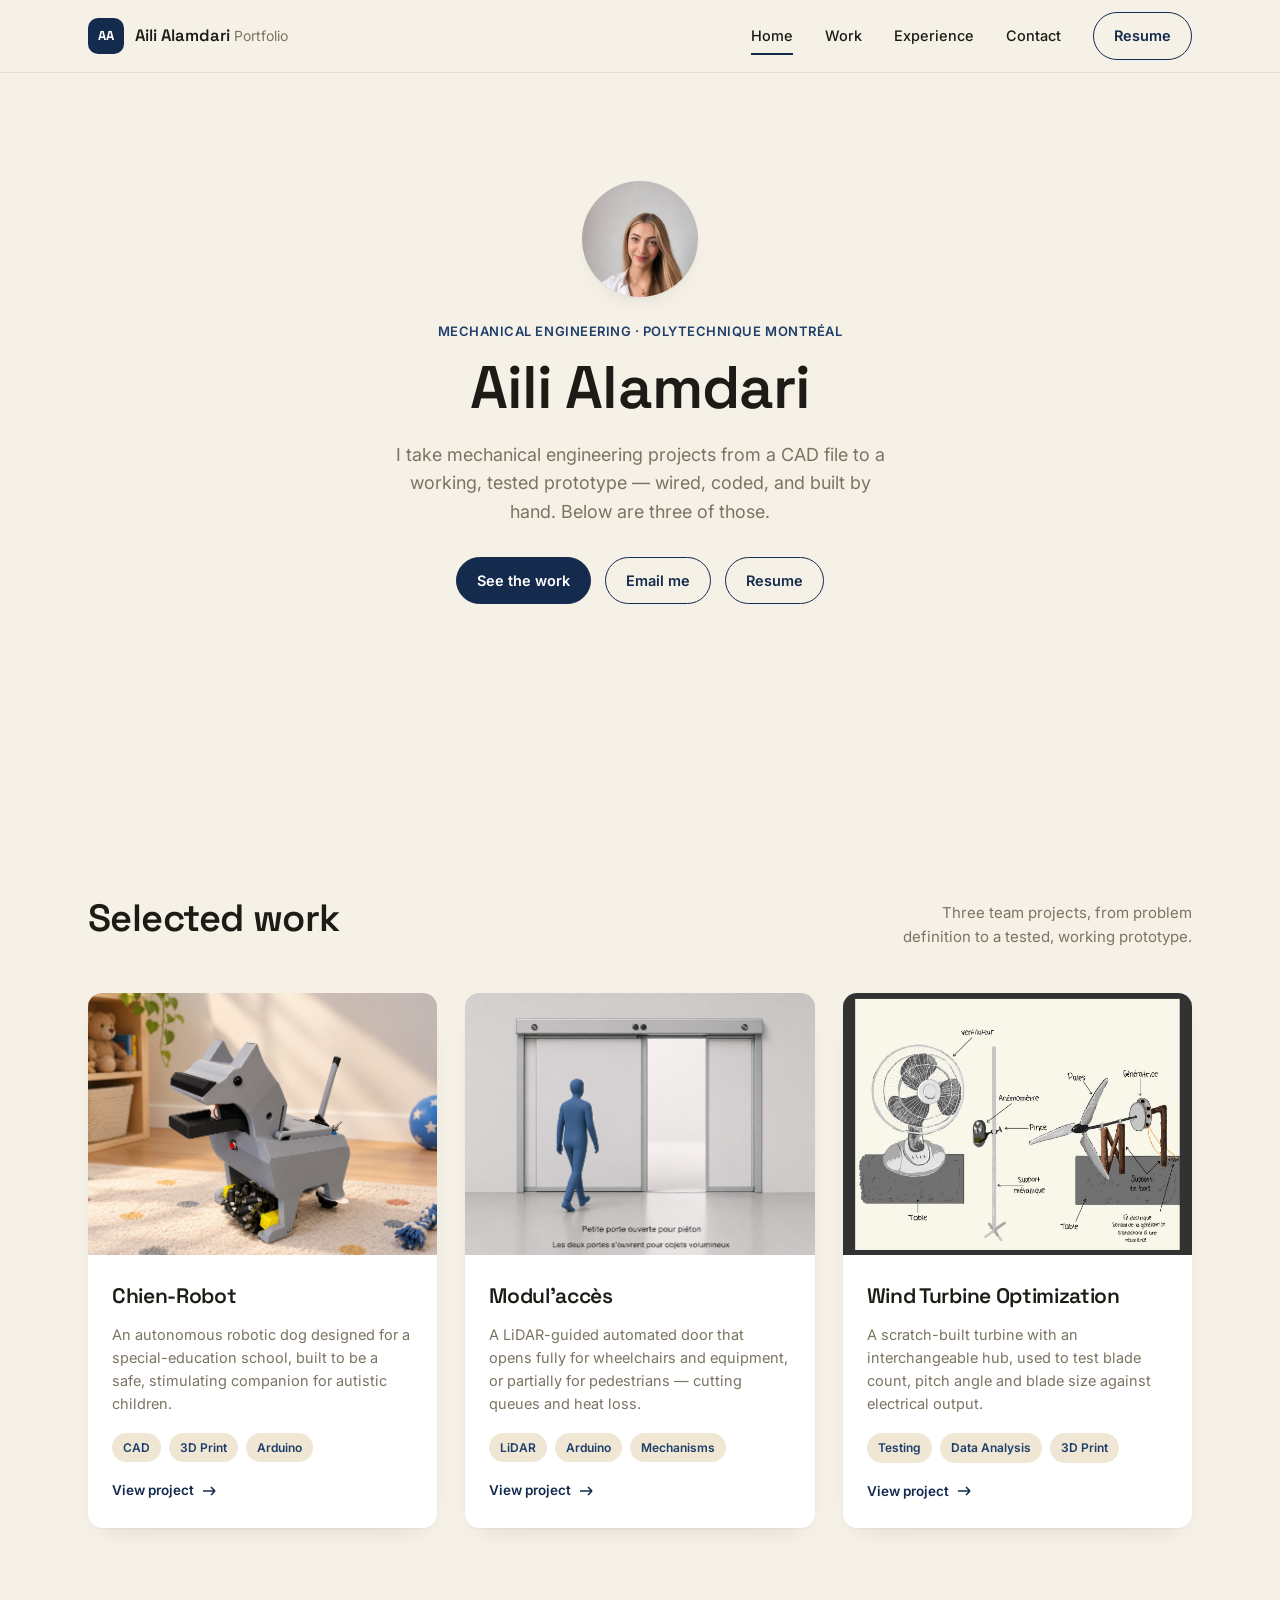
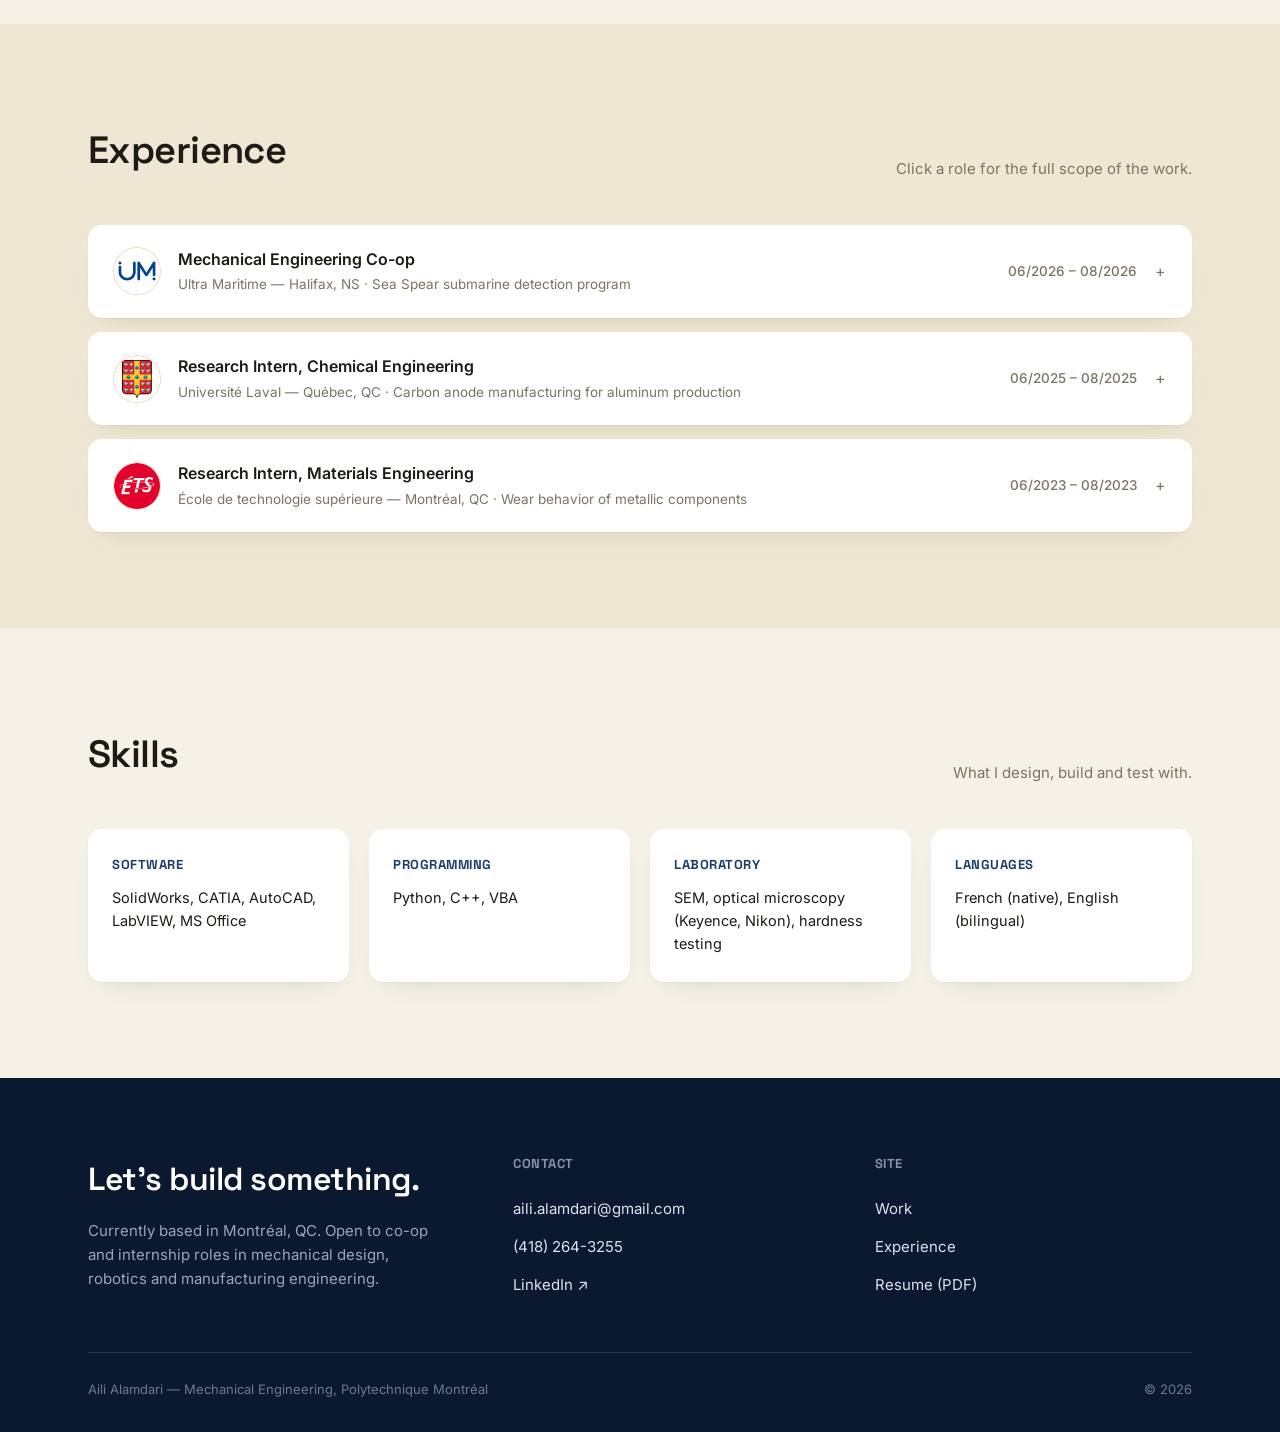
==== commit be812138: "Add files via upload" ====
--- a/index.html
+++ b/index.html
@@ -38,7 +38,6 @@
         <div class="hero-cta">
           <a href="#work" class="btn solid">See the work</a>
           <a href="mailto:aili.alamdari@gmail.com" class="btn">Email me</a>
-          <span class="hero-note">Let's work together →</span>
           <a href="resume/Aili-Alamdari-Resume.pdf" class="btn" download>Resume</a>
         </div>
       </div>
